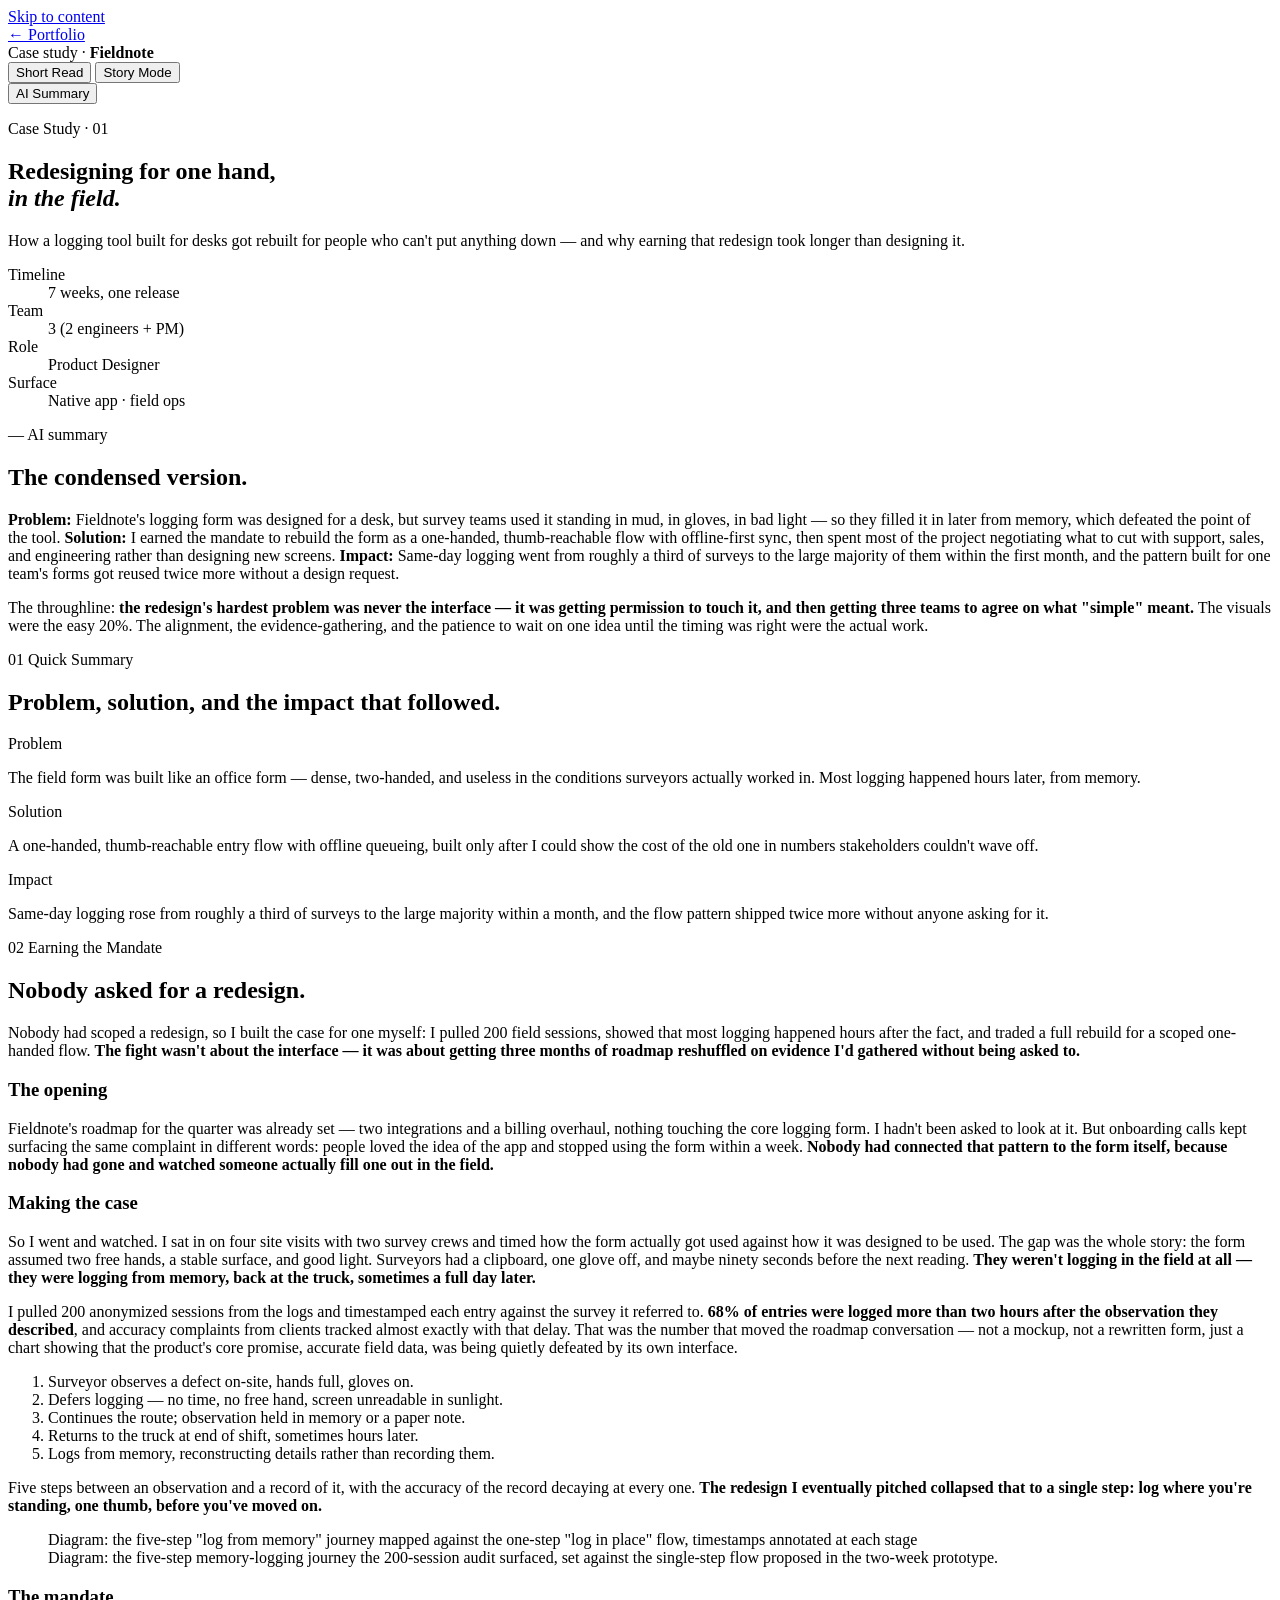
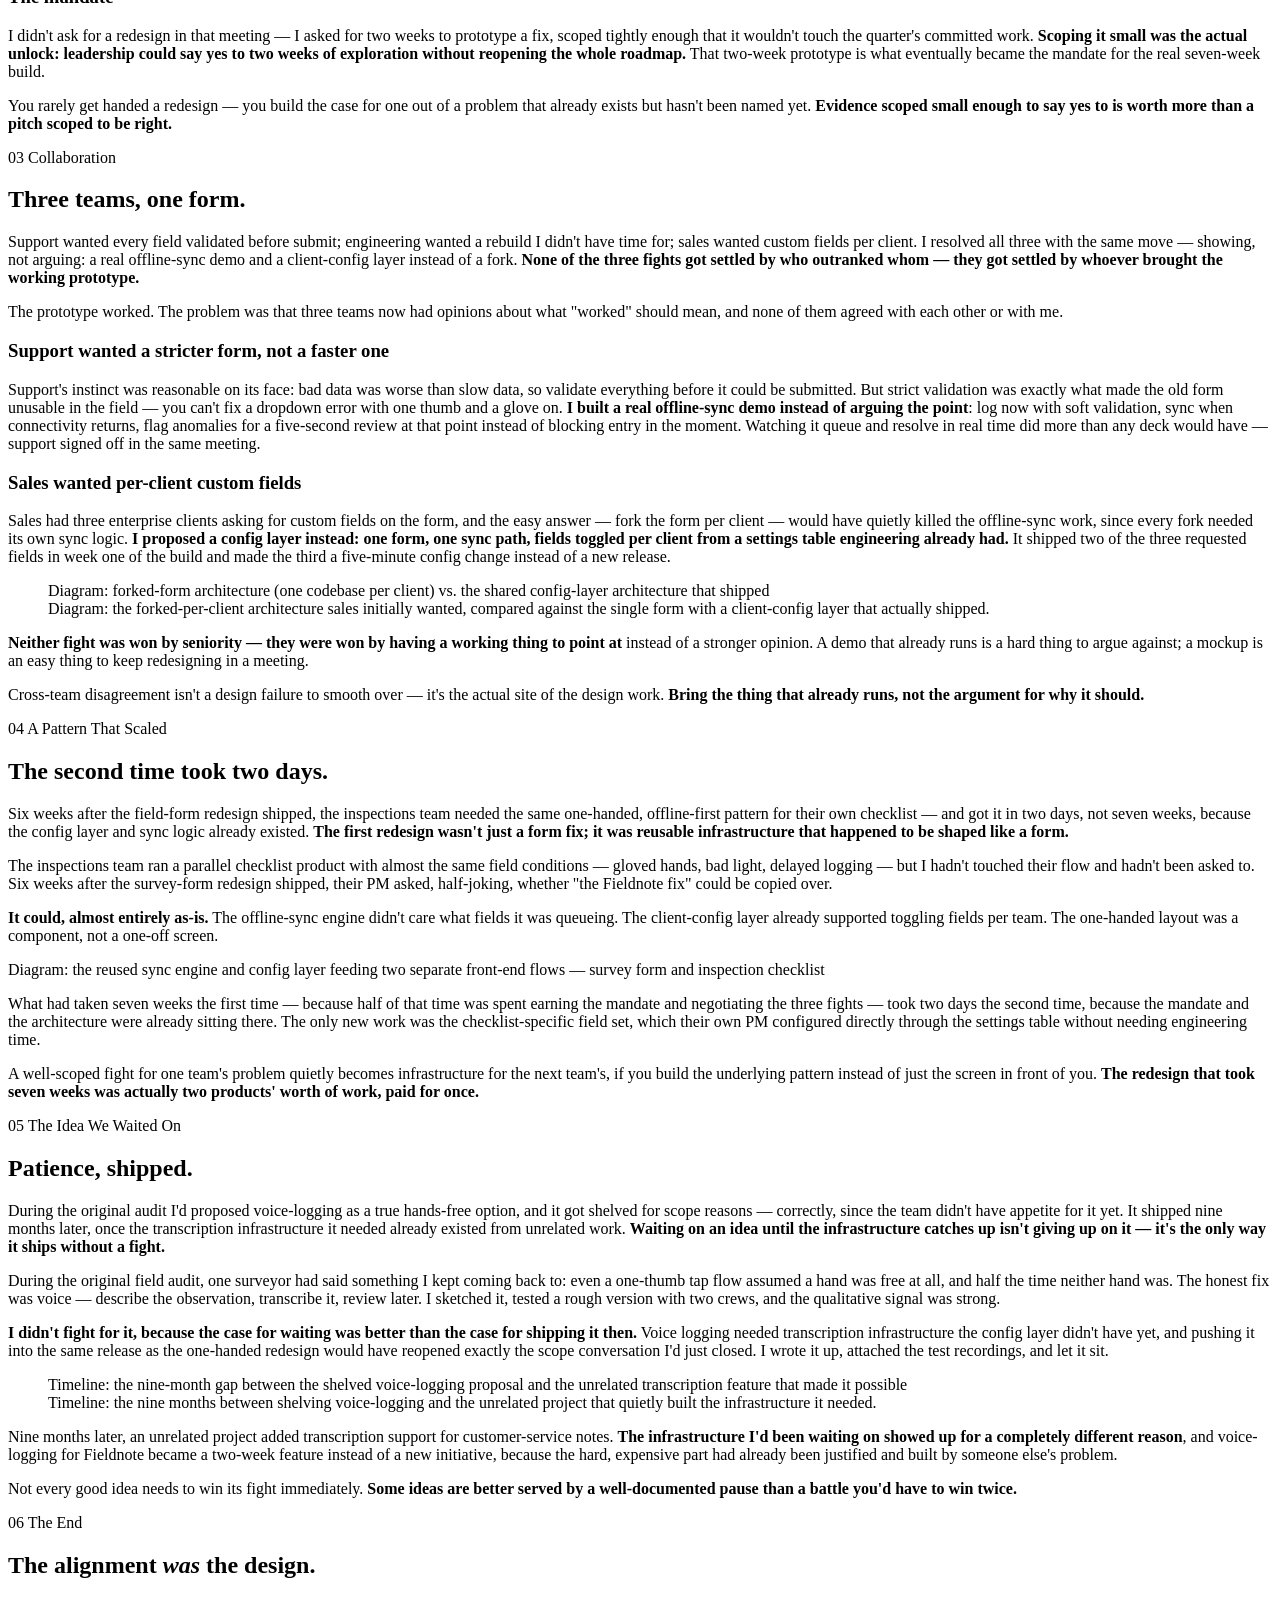
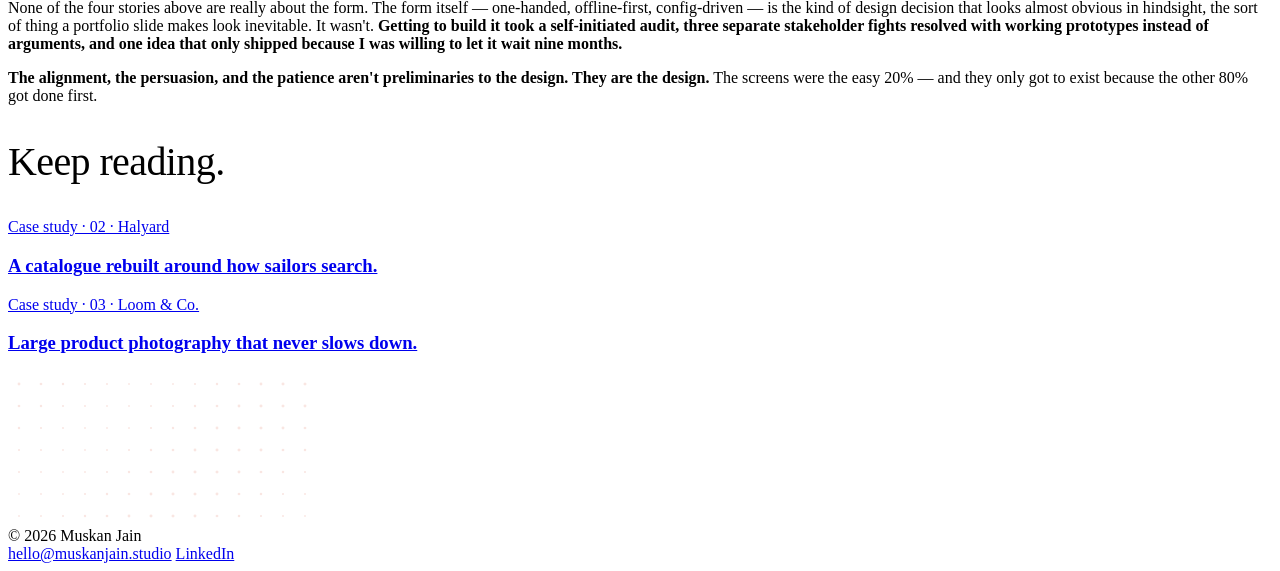
==== work/fieldnote.html @ 5564c5e7 "Add SVG favicon and exclude prompt notes from Vercel deployment Co-Authored-By: Claude Sonnet 5 <nor" ====
<!DOCTYPE html>
<html lang="en">
<head>
<meta charset="UTF-8" />
<meta name="viewport" content="width=device-width, initial-scale=1" />
<title>Fieldnote — Muskan Jain</title>
<meta name="description" content="How Fieldnote's outdoor survey teams got a one-handed, offline-first field tool — and what it took to earn the redesign in the first place." />
<link rel="preconnect" href="https://fonts.googleapis.com" />
<link rel="preconnect" href="https://fonts.gstatic.com" crossorigin />
<link href="https://fonts.googleapis.com/css2?family=Instrument+Sans:ital,wght@0,400;0,500;0,600;0,700;1,400&family=Instrument+Serif:ital@0;1&display=swap" rel="stylesheet" />
<link rel="icon" type="image/svg+xml" href="../favicon.svg" />
<link rel="stylesheet" href="../styles.css" />
</head>
<body data-read-mode="short">

<a class="skip-link" href="#main">Skip to content</a>

<div class="cs-root">

  <!-- ============ TOP NAV: back-link + breadcrumb, sticky ============ -->
  <nav class="cs-topnav" id="topnav">
    <div class="cs-topnav-inner">
      <a class="cs-home" href="../index.html">← Portfolio</a>
      <div class="cs-crumb">Case study · <b>Fieldnote</b></div>
    </div>
  </nav>

  <main id="main" class="cs-main">

    <!-- ============ HERO ============ -->
    <section class="hero cs-hero" id="hero-top">
      <div class="cs-hero-toggle">
        <div class="cs-hero-toggle-track" id="modeTrack" data-active="short">
          <span class="cs-hero-toggle-thumb" aria-hidden="true"></span>
          <button class="cs-hero-toggle-btn is-active" type="button" data-mode="short">Short Read</button>
          <button class="cs-hero-toggle-btn" type="button" data-mode="story">Story Mode</button>
        </div>
        <button class="cs-hero-toggle-ai" type="button" data-mode="ai">AI Summary</button>
      </div>

      <div class="wrap">
        <p class="eyebrow">Case Study · 01</p>
        <h1>Redesigning for one hand,<br /><em>in the field.</em></h1>
        <p>How a logging tool built for desks got rebuilt for people who can't put anything down — and why earning that redesign took longer than designing it.</p>

        <dl class="cs-meta">
          <div>
            <dt>Timeline</dt>
            <dd>7 weeks, one release</dd>
          </div>
          <div>
            <dt>Team</dt>
            <dd>3 (2 engineers + PM)</dd>
          </div>
          <div>
            <dt>Role</dt>
            <dd>Product Designer</dd>
          </div>
          <div>
            <dt>Surface</dt>
            <dd>Native app · field ops</dd>
          </div>
        </dl>
      </div>
    </section>

    <!-- ============ AI SUMMARY (shown only in AI-summary reading mode) ============ -->
    <section class="cs-panel cs-section cs-ai-summary-panel" data-panel="true">
      <div class="cs-tag">
        <span class="cs-tag-bar" aria-hidden="true"></span>
        <span class="cs-tag-num">—</span>
        <span>AI summary</span>
      </div>
      <h2>The condensed version.</h2>
      <div class="cs-text">
        <p><strong>Problem:</strong> Fieldnote's logging form was designed for a desk, but survey teams used it standing in mud, in gloves, in bad light — so they filled it in later from memory, which defeated the point of the tool. <strong>Solution:</strong> I earned the mandate to rebuild the form as a one-handed, thumb-reachable flow with offline-first sync, then spent most of the project negotiating what to cut with support, sales, and engineering rather than designing new screens. <strong>Impact:</strong> Same-day logging went from roughly a third of surveys to the large majority of them within the first month, and the pattern built for one team's forms got reused twice more without a design request.</p>
        <p>The throughline: <strong>the redesign's hardest problem was never the interface — it was getting permission to touch it, and then getting three teams to agree on what "simple" meant.</strong> The visuals were the easy 20%. The alignment, the evidence-gathering, and the patience to wait on one idea until the timing was right were the actual work.</p>
      </div>
    </section>

    <!-- ============ 01 — QUICK SUMMARY ============ -->
    <section class="cs-panel cs-section" data-panel="true">
      <div class="cs-tag">
        <span class="cs-tag-bar" aria-hidden="true"></span>
        <span class="cs-tag-num">01</span>
        <span>Quick Summary</span>
      </div>
      <h2>Problem, solution, and the impact that followed.</h2>
      <div class="cs-triad">
        <div class="cs-triad-row">
          <div class="cs-triad-tag"><span class="cs-triad-mark">Problem</span></div>
          <p>The field form was built like an office form — dense, two-handed, and useless in the conditions surveyors actually worked in. Most logging happened hours later, from memory.</p>
        </div>
        <div class="cs-triad-row">
          <div class="cs-triad-tag"><span class="cs-triad-mark">Solution</span></div>
          <p>A one-handed, thumb-reachable entry flow with offline queueing, built only after I could show the cost of the old one in numbers stakeholders couldn't wave off.</p>
        </div>
        <div class="cs-triad-row">
          <div class="cs-triad-tag"><span class="cs-triad-mark">Impact</span></div>
          <p>Same-day logging rose from roughly a third of surveys to the large majority within a month, and the flow pattern shipped twice more without anyone asking for it.</p>
        </div>
      </div>
    </section>

    <!-- ============ 02 — EARNING THE MANDATE ============ -->
    <section class="cs-panel cs-section" data-panel="true">
      <div class="cs-tag">
        <span class="cs-tag-bar" aria-hidden="true"></span>
        <span class="cs-tag-num">02</span>
        <span>Earning the Mandate</span>
      </div>
      <h2>Nobody asked for a redesign.</h2>

      <div class="cs-short-only">
        <div class="cs-text">
          <p>Nobody had scoped a redesign, so I built the case for one myself: I pulled 200 field sessions, showed that most logging happened hours after the fact, and traded a full rebuild for a scoped one-handed flow. <strong>The fight wasn't about the interface — it was about getting three months of roadmap reshuffled on evidence I'd gathered without being asked to.</strong></p>
        </div>
      </div>

      <div class="cs-full-only">
        <h3 class="cs-subh">The opening</h3>
        <div class="cs-text">
          <p>Fieldnote's roadmap for the quarter was already set — two integrations and a billing overhaul, nothing touching the core logging form. I hadn't been asked to look at it. But onboarding calls kept surfacing the same complaint in different words: people loved the idea of the app and stopped using the form within a week. <strong>Nobody had connected that pattern to the form itself, because nobody had gone and watched someone actually fill one out in the field.</strong></p>
        </div>

        <h3 class="cs-subh">Making the case</h3>
        <div class="cs-text">
          <p>So I went and watched. I sat in on four site visits with two survey crews and timed how the form actually got used against how it was designed to be used. The gap was the whole story: the form assumed two free hands, a stable surface, and good light. Surveyors had a clipboard, one glove off, and maybe ninety seconds before the next reading. <strong>They weren't logging in the field at all — they were logging from memory, back at the truck, sometimes a full day later.</strong></p>
          <p>I pulled 200 anonymized sessions from the logs and timestamped each entry against the survey it referred to. <strong>68% of entries were logged more than two hours after the observation they described</strong>, and accuracy complaints from clients tracked almost exactly with that delay. That was the number that moved the roadmap conversation — not a mockup, not a rewritten form, just a chart showing that the product's core promise, accurate field data, was being quietly defeated by its own interface.</p>
          <ol>
            <li>Surveyor observes a defect on-site, hands full, gloves on.</li>
            <li>Defers logging — no time, no free hand, screen unreadable in sunlight.</li>
            <li>Continues the route; observation held in memory or a paper note.</li>
            <li>Returns to the truck at end of shift, sometimes hours later.</li>
            <li>Logs from memory, reconstructing details rather than recording them.</li>
          </ol>
          <p>Five steps between an observation and a record of it, with the accuracy of the record decaying at every one. <strong>The redesign I eventually pitched collapsed that to a single step: log where you're standing, one thumb, before you've moved on.</strong></p>
        </div>

        <figure class="cs-figure">
          <div class="cs-figure-frame">Diagram: the five-step "log from memory" journey mapped against the one-step "log in place" flow, timestamps annotated at each stage</div>
          <figcaption>Diagram: the five-step memory-logging journey the 200-session audit surfaced, set against the single-step flow proposed in the two-week prototype.</figcaption>
        </figure>

        <h3 class="cs-subh">The mandate</h3>
        <div class="cs-text">
          <p>I didn't ask for a redesign in that meeting — I asked for two weeks to prototype a fix, scoped tightly enough that it wouldn't touch the quarter's committed work. <strong>Scoping it small was the actual unlock: leadership could say yes to two weeks of exploration without reopening the whole roadmap.</strong> That two-week prototype is what eventually became the mandate for the real seven-week build.</p>
        </div>

        <div class="cs-lesson">
          <p>You rarely get handed a redesign — you build the case for one out of a problem that already exists but hasn't been named yet. <strong>Evidence scoped small enough to say yes to is worth more than a pitch scoped to be right.</strong></p>
        </div>
      </div>
    </section>

    <!-- ============ 03 — COLLABORATION ============ -->
    <section class="cs-panel cs-section" data-panel="true">
      <div class="cs-tag">
        <span class="cs-tag-bar" aria-hidden="true"></span>
        <span class="cs-tag-num">03</span>
        <span>Collaboration</span>
      </div>
      <h2>Three teams, one form.</h2>

      <div class="cs-short-only">
        <div class="cs-text">
          <p>Support wanted every field validated before submit; engineering wanted a rebuild I didn't have time for; sales wanted custom fields per client. I resolved all three with the same move — showing, not arguing: a real offline-sync demo and a client-config layer instead of a fork. <strong>None of the three fights got settled by who outranked whom — they got settled by whoever brought the working prototype.</strong></p>
        </div>
      </div>

      <div class="cs-full-only">
        <div class="cs-text">
          <p>The prototype worked. The problem was that three teams now had opinions about what "worked" should mean, and none of them agreed with each other or with me.</p>
        </div>

        <h3 class="cs-subh">Support wanted a stricter form, not a faster one</h3>
        <div class="cs-text">
          <p>Support's instinct was reasonable on its face: bad data was worse than slow data, so validate everything before it could be submitted. But strict validation was exactly what made the old form unusable in the field — you can't fix a dropdown error with one thumb and a glove on. <strong>I built a real offline-sync demo instead of arguing the point</strong>: log now with soft validation, sync when connectivity returns, flag anomalies for a five-second review at that point instead of blocking entry in the moment. Watching it queue and resolve in real time did more than any deck would have — support signed off in the same meeting.</p>
        </div>

        <h3 class="cs-subh">Sales wanted per-client custom fields</h3>
        <div class="cs-text">
          <p>Sales had three enterprise clients asking for custom fields on the form, and the easy answer — fork the form per client — would have quietly killed the offline-sync work, since every fork needed its own sync logic. <strong>I proposed a config layer instead: one form, one sync path, fields toggled per client from a settings table engineering already had.</strong> It shipped two of the three requested fields in week one of the build and made the third a five-minute config change instead of a new release.</p>
        </div>

        <figure class="cs-figure">
          <div class="cs-figure-frame">Diagram: forked-form architecture (one codebase per client) vs. the shared config-layer architecture that shipped</div>
          <figcaption>Diagram: the forked-per-client architecture sales initially wanted, compared against the single form with a client-config layer that actually shipped.</figcaption>
        </figure>

        <div class="cs-text">
          <p><strong>Neither fight was won by seniority — they were won by having a working thing to point at</strong> instead of a stronger opinion. A demo that already runs is a hard thing to argue against; a mockup is an easy thing to keep redesigning in a meeting.</p>
        </div>

        <div class="cs-lesson">
          <p>Cross-team disagreement isn't a design failure to smooth over — it's the actual site of the design work. <strong>Bring the thing that already runs, not the argument for why it should.</strong></p>
        </div>
      </div>
    </section>

    <!-- ============ 04 — A PATTERN THAT SCALED ============ -->
    <section class="cs-panel cs-section" data-panel="true">
      <div class="cs-tag">
        <span class="cs-tag-bar" aria-hidden="true"></span>
        <span class="cs-tag-num">04</span>
        <span>A Pattern That Scaled</span>
      </div>
      <h2>The second time took two days.</h2>

      <div class="cs-short-only">
        <div class="cs-text">
          <p>Six weeks after the field-form redesign shipped, the inspections team needed the same one-handed, offline-first pattern for their own checklist — and got it in two days, not seven weeks, because the config layer and sync logic already existed. <strong>The first redesign wasn't just a form fix; it was reusable infrastructure that happened to be shaped like a form.</strong></p>
        </div>
      </div>

      <div class="cs-full-only">
        <div class="cs-row">
          <div class="cs-text">
            <p>The inspections team ran a parallel checklist product with almost the same field conditions — gloved hands, bad light, delayed logging — but I hadn't touched their flow and hadn't been asked to. Six weeks after the survey-form redesign shipped, their PM asked, half-joking, whether "the Fieldnote fix" could be copied over.</p>
            <p><strong>It could, almost entirely as-is.</strong> The offline-sync engine didn't care what fields it was queueing. The client-config layer already supported toggling fields per team. The one-handed layout was a component, not a one-off screen.</p>
          </div>
          <div class="cs-figure" style="margin: 0;">
            <div class="cs-figure-frame">Diagram: the reused sync engine and config layer feeding two separate front-end flows — survey form and inspection checklist</div>
          </div>
        </div>
        <div class="cs-text">
          <p>What had taken seven weeks the first time — because half of that time was spent earning the mandate and negotiating the three fights — took two days the second time, because the mandate and the architecture were already sitting there. The only new work was the checklist-specific field set, which their own PM configured directly through the settings table without needing engineering time.</p>
        </div>

        <div class="cs-lesson">
          <p>A well-scoped fight for one team's problem quietly becomes infrastructure for the next team's, if you build the underlying pattern instead of just the screen in front of you. <strong>The redesign that took seven weeks was actually two products' worth of work, paid for once.</strong></p>
        </div>
      </div>
    </section>

    <!-- ============ 05 — THE IDEA WE WAITED ON ============ -->
    <section class="cs-panel cs-section" data-panel="true">
      <div class="cs-tag">
        <span class="cs-tag-bar" aria-hidden="true"></span>
        <span class="cs-tag-num">05</span>
        <span>The Idea We Waited On</span>
      </div>
      <h2>Patience, shipped.</h2>

      <div class="cs-short-only">
        <div class="cs-text">
          <p>During the original audit I'd proposed voice-logging as a true hands-free option, and it got shelved for scope reasons — correctly, since the team didn't have appetite for it yet. It shipped nine months later, once the transcription infrastructure it needed already existed from unrelated work. <strong>Waiting on an idea until the infrastructure catches up isn't giving up on it — it's the only way it ships without a fight.</strong></p>
        </div>
      </div>

      <div class="cs-full-only">
        <div class="cs-text">
          <p>During the original field audit, one surveyor had said something I kept coming back to: even a one-thumb tap flow assumed a hand was free at all, and half the time neither hand was. The honest fix was voice — describe the observation, transcribe it, review later. I sketched it, tested a rough version with two crews, and the qualitative signal was strong.</p>
          <p><strong>I didn't fight for it, because the case for waiting was better than the case for shipping it then.</strong> Voice logging needed transcription infrastructure the config layer didn't have yet, and pushing it into the same release as the one-handed redesign would have reopened exactly the scope conversation I'd just closed. I wrote it up, attached the test recordings, and let it sit.</p>
        </div>

        <figure class="cs-figure">
          <div class="cs-figure-frame">Timeline: the nine-month gap between the shelved voice-logging proposal and the unrelated transcription feature that made it possible</div>
          <figcaption>Timeline: the nine months between shelving voice-logging and the unrelated project that quietly built the infrastructure it needed.</figcaption>
        </figure>

        <div class="cs-text">
          <p>Nine months later, an unrelated project added transcription support for customer-service notes. <strong>The infrastructure I'd been waiting on showed up for a completely different reason</strong>, and voice-logging for Fieldnote became a two-week feature instead of a new initiative, because the hard, expensive part had already been justified and built by someone else's problem.</p>
        </div>

        <div class="cs-lesson">
          <p>Not every good idea needs to win its fight immediately. <strong>Some ideas are better served by a well-documented pause than a battle you'd have to win twice.</strong></p>
        </div>
      </div>
    </section>

    <!-- ============ 06 — THE END ============ -->
    <section class="cs-panel cs-section" data-panel="true">
      <div class="cs-tag">
        <span class="cs-tag-bar" aria-hidden="true"></span>
        <span class="cs-tag-num">06</span>
        <span>The End</span>
      </div>
      <h2>The alignment <em>was</em> the design.</h2>
      <div class="cs-text">
        <p>None of the four stories above are really about the form. The form itself — one-handed, offline-first, config-driven — is the kind of design decision that looks almost obvious in hindsight, the sort of thing a portfolio slide makes look inevitable. It wasn't. <strong>Getting to build it took a self-initiated audit, three separate stakeholder fights resolved with working prototypes instead of arguments, and one idea that only shipped because I was willing to let it wait nine months.</strong></p>
        <p><strong>The alignment, the persuasion, and the patience aren't preliminaries to the design. They are the design.</strong> The screens were the easy 20% — and they only got to exist because the other 80% got done first.</p>
      </div>
    </section>

    <!-- ============ OTHER PROJECTS + FOOTER ============ -->
    <div class="cs-pageend">
      <div class="cs-other-projects">
        <h2 class="cs-other-heading" style="font-family: var(--cs-serif); font-weight: 400; font-size: clamp(1.75rem, 4vw, 2.5rem); color: var(--cs-ink); text-transform: none; letter-spacing: -0.015em;">Keep reading.</h2>
        <div class="cs-other-grid">
          <a class="cs-other-card" data-other-card="true" href="fieldnote.html">
            <div class="cs-other-info">
              <span class="cs-other-eyebrow">Case study · 02 · Halyard</span>
              <h3 class="cs-other-title">A catalogue rebuilt around how sailors search.</h3>
            </div>
            <div class="cs-other-image" aria-hidden="true"></div>
          </a>
          <a class="cs-other-card" data-other-card="true" href="fieldnote.html">
            <div class="cs-other-info">
              <span class="cs-other-eyebrow">Case study · 03 · Loom &amp; Co.</span>
              <h3 class="cs-other-title">Large product photography that never slows down.</h3>
            </div>
            <div class="cs-other-image" aria-hidden="true"></div>
          </a>
        </div>
      </div>
    </div>

  </main>
</div>

<!-- ============ FOOTER — matches the portfolio landing page ============ -->
<footer class="site-footer cs-site-footer">
  <div class="footer-main">
    <canvas class="pool-canvas" aria-hidden="true"></canvas>
    <div class="wrap">
      <div class="footer-bottom">
        <span>© 2026 Muskan Jain</span>
        <div class="footer-bottom-contact">
          <a href="mailto:hello@muskanjain.studio">hello@muskanjain.studio</a>
          <a href="#">LinkedIn</a>
        </div>
      </div>
    </div>
  </div>
</footer>

<script>
  // ---------- Panel lift ----------
  // A panel isn't revealed once and left alone — it re-checks its own
  // position against the viewport on every scroll tick, so it lifts as it
  // passes through the upper two-thirds of the screen and settles back flush
  // once it's scrolled on past. Other-project cards use the same idea, keyed
  // off their vertical center instead of their top/bottom edges. Both run
  // off one shared scroll/resize handler, called once immediately so the
  // page is already correct before the first scroll event fires.
  (function () {
    const panels = document.querySelectorAll('.cs-panel');
    const otherCards = document.querySelectorAll('.cs-other-card');
    if (!panels.length && !otherCards.length) return;

    let ticking = false;

    function apply() {
      const vh = window.innerHeight;

      panels.forEach((panel) => {
        const rect = panel.getBoundingClientRect();
        const inBand = rect.top < vh * 0.45 && rect.bottom > vh * 0.05;
        panel.classList.toggle('is-lifted', inBand);
      });

      otherCards.forEach((card) => {
        const rect = card.getBoundingClientRect();
        const center = rect.top + rect.height / 2;
        card.classList.toggle('is-lifted', center > 0 && center < vh);
      });

      ticking = false;
    }

    function onScroll() {
      if (ticking) return;
      ticking = true;
      requestAnimationFrame(apply);
    }

    apply();
    window.addEventListener('scroll', onScroll, { passive: true });
    window.addEventListener('resize', onScroll);
  })();

  // ---------- Sticky top nav: gains a hairline once the page has scrolled,
  // and loses it again if you scroll back to the very top. ----------
  (function () {
    const nav = document.getElementById('topnav');
    if (!nav) return;
    function update() { nav.classList.toggle('is-scrolled', window.scrollY > 8); }
    update();
    window.addEventListener('scroll', update, { passive: true });
  })();

  // ---------- Reading-mode toggle: Short Read / Story Mode slide together;
  // AI Summary is a separate, de-emphasized third mode. ----------
  (function () {
    const track = document.getElementById('modeTrack');
    const aiBtn = document.querySelector('.cs-hero-toggle-ai');
    if (!track || !aiBtn) return;
    const pillBtns = track.querySelectorAll('.cs-hero-toggle-btn');

    function setMode(mode) {
      document.body.dataset.readMode = mode;
      if (mode === 'short' || mode === 'story') {
        track.dataset.active = mode;
        pillBtns.forEach((b) => b.classList.toggle('is-active', b.dataset.mode === mode));
        aiBtn.classList.remove('is-active');
      } else {
        aiBtn.classList.add('is-active');
      }
    }

    pillBtns.forEach((b) => b.addEventListener('click', () => setMode(b.dataset.mode)));
    aiBtn.addEventListener('click', () => setMode('ai'));
  })();

  // ---------- Footer ripple canvas (same effect as the portfolio landing page) ----------
  const reduceMotion = window.matchMedia('(prefers-reduced-motion: reduce)').matches;
  function initPoolCanvas(canvas) {
    const ctx = canvas.getContext('2d');
    const host = canvas.parentElement;
    let w, h, dpr = Math.min(window.devicePixelRatio || 1, 2);
    let mouse = { x: -9999, y: -9999 };

    function resize() {
      w = canvas.clientWidth; h = canvas.clientHeight;
      canvas.width = w * dpr; canvas.height = h * dpr;
      ctx.setTransform(dpr, 0, 0, dpr, 0, 0);
    }
    resize();
    window.addEventListener('resize', resize);
    host.addEventListener('mousemove', (e) => {
      const rect = canvas.getBoundingClientRect();
      mouse.x = e.clientX - rect.left; mouse.y = e.clientY - rect.top;
    });
    host.addEventListener('mouseleave', () => { mouse.x = -9999; mouse.y = -9999; });

    const gap = 22;
    let t = 0;
    function draw() {
      ctx.clearRect(0, 0, w, h);
      for (let y = gap / 2; y < h; y += gap) {
        for (let x = gap / 2; x < w; x += gap) {
          const dx = x - mouse.x, dy = y - mouse.y;
          const dist = Math.sqrt(dx * dx + dy * dy);
          const influence = Math.max(0, 1 - dist / 220);
          const r = 1.2 + influence * 3.2 + Math.sin(t + x * 0.02 + y * 0.02) * 0.3;
          ctx.beginPath();
          ctx.fillStyle = `rgba(217,86,60,${0.15 + influence * 0.5})`;
          ctx.arc(x, y, r, 0, Math.PI * 2);
          ctx.fill();
        }
      }
      if (!reduceMotion) { t += 0.02; requestAnimationFrame(draw); }
    }
    draw();
  }
  document.querySelectorAll('.pool-canvas').forEach(initPoolCanvas);
</script>

</body>
</html>
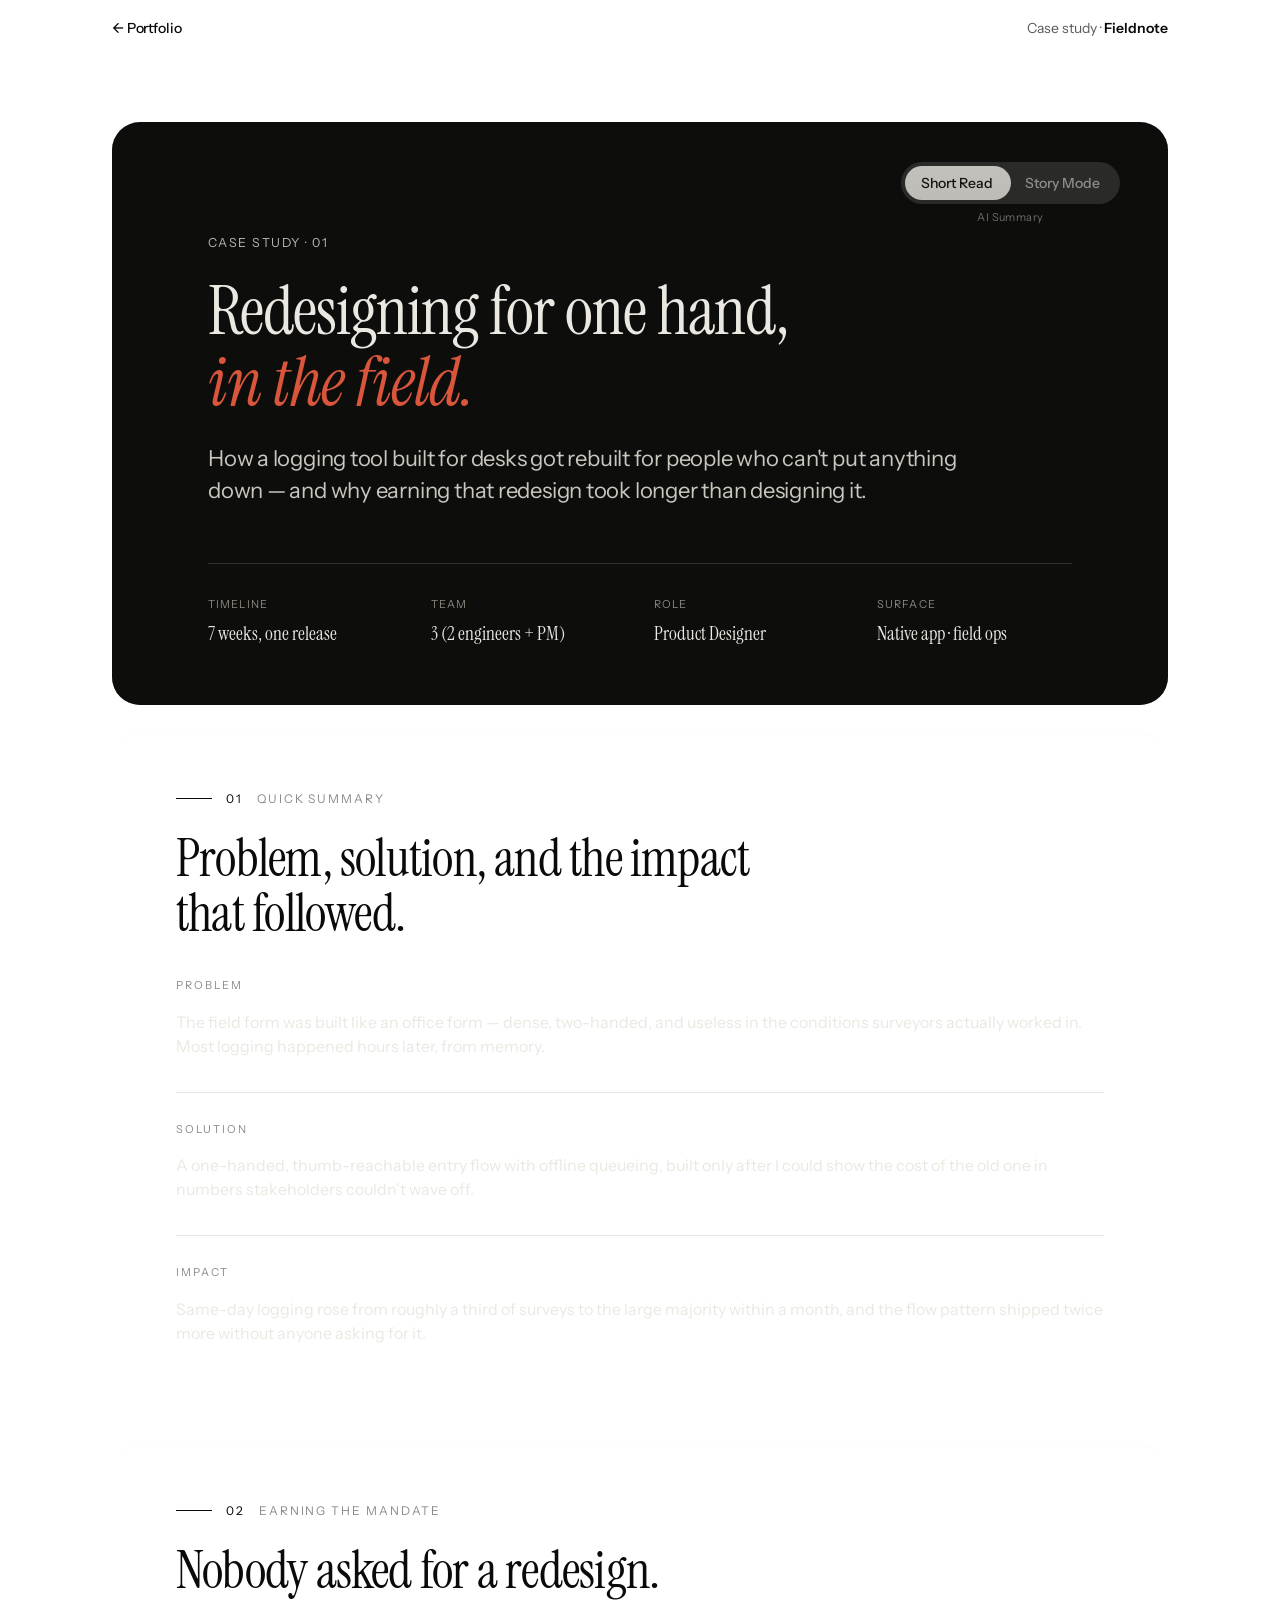
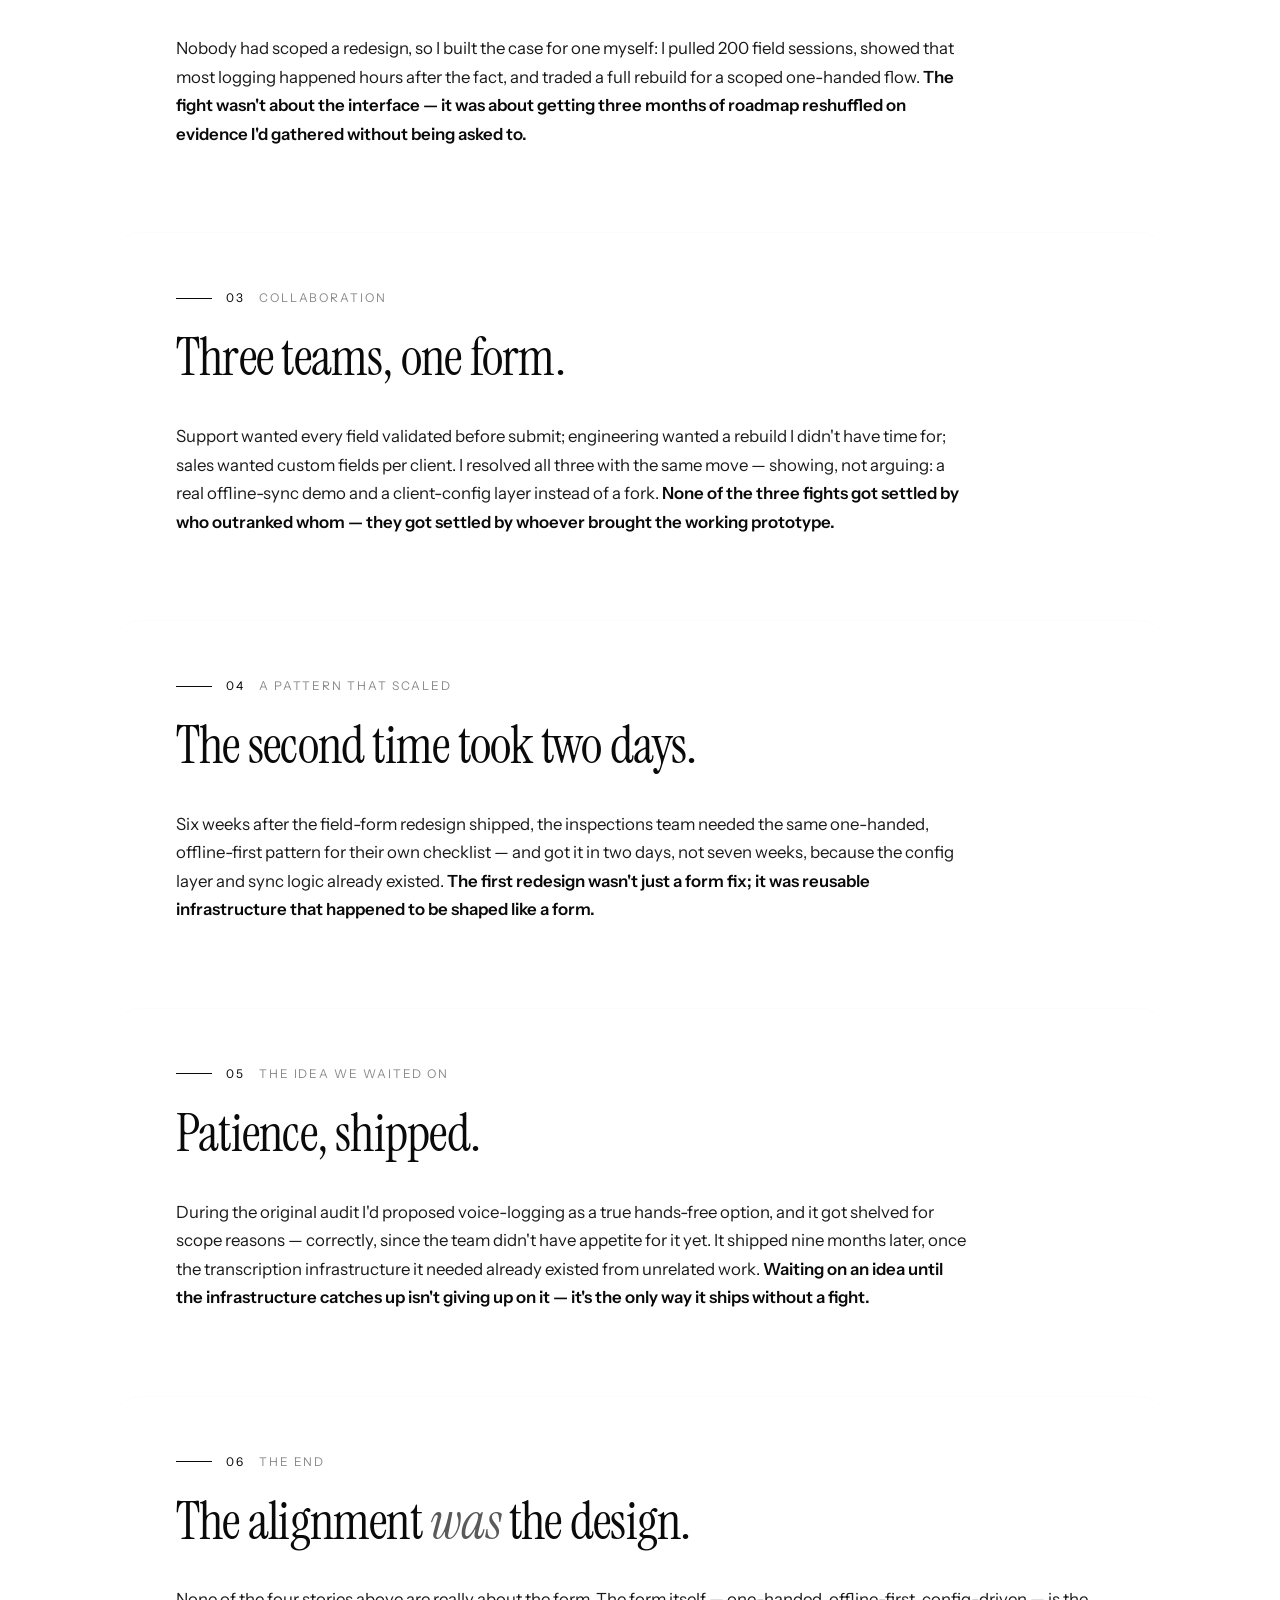
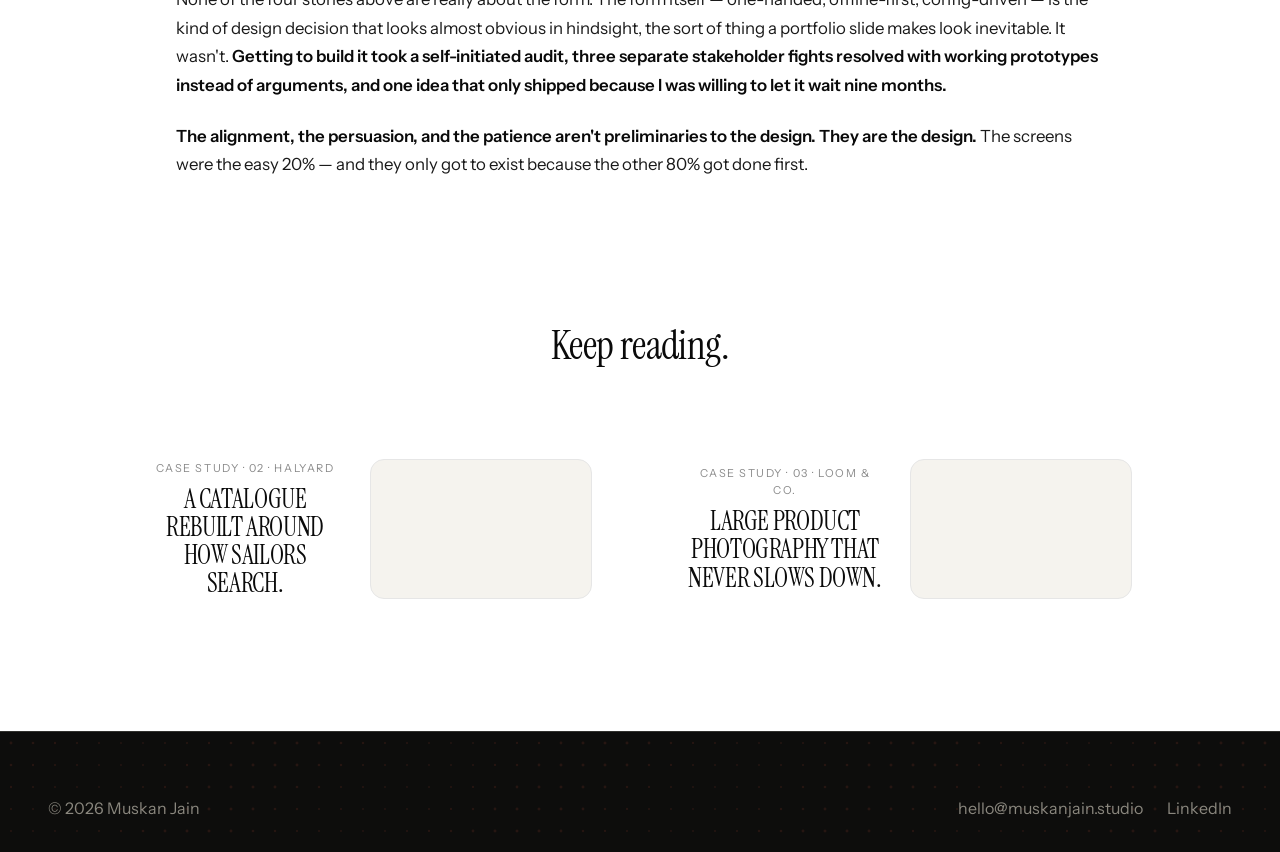
==== commit bbcb3392: "Initial Commit" ====
--- a/work/fieldnote.html
+++ b/work/fieldnote.html
@@ -8,7 +8,6 @@
 <link rel="preconnect" href="https://fonts.googleapis.com" />
 <link rel="preconnect" href="https://fonts.gstatic.com" crossorigin />
 <link href="https://fonts.googleapis.com/css2?family=Instrument+Sans:ital,wght@0,400;0,500;0,600;0,700;1,400&family=Instrument+Serif:ital@0;1&display=swap" rel="stylesheet" />
-<link rel="icon" type="image/svg+xml" href="../favicon.svg" />
 <link rel="stylesheet" href="../styles.css" />
 </head>
 <body data-read-mode="short">
--- a/styles.css
+++ b/styles.css
@@ -0,0 +1,999 @@
+/* ==========================================================================
+   PORTFOLIO — VISUAL SYSTEM
+   Dark-first editorial: near-black base, one cream interlude section,
+   a single rust/redline accent. Huge thin display sans for the hero,
+   an italic-leaning serif for section heads and quotes, mono for labels.
+   Section themes alternate (dark → cream → dark) and motion runs on a
+   shared custom easing curve, matching the reference's rhythm.
+   ========================================================================== */
+
+:root {
+  /* base theme = dark */
+  --paper: #0D0D0C;
+  --paper-dim: #171613;
+  --ink: #EAE8E1;
+  --ink-soft: #C9C7BE;
+  --muted: #8A877E;
+  --line: rgba(234, 232, 225, 0.16);
+
+  /* cream interlude, applied per-section via .theme-sheet */
+  --sheet: #EAE8E1;
+  --sheet-dim: #DEDCD3;
+  --ink-on-sheet: #171613;
+  --ink-soft-on-sheet: #4A4841;
+  --muted-on-sheet: #8A877E;
+  --line-on-sheet: rgba(13, 13, 12, 0.14);
+
+  --accent: #C33F27;
+  --accent-soft: #D9563C;
+
+  --font-display: "Instrument Sans", "Helvetica Neue", Arial, sans-serif;
+  --font-serif: "Instrument Serif", "Iowan Old Style", Georgia, serif;
+  --font-label: "Instrument Sans", "Helvetica Neue", Arial, sans-serif;
+
+  --gutter: clamp(1.25rem, 4vw, 3rem);
+  --section-gap: clamp(3.5rem, 9vw, 8rem);
+  --ease: cubic-bezier(0.2, 0.7, 0.2, 1);
+}
+
+.theme-sheet {
+  --paper: var(--sheet);
+  --paper-dim: var(--sheet-dim);
+  --ink: var(--ink-on-sheet);
+  --ink-soft: var(--ink-soft-on-sheet);
+  --muted: var(--muted-on-sheet);
+  --line: var(--line-on-sheet);
+}
+
+* { box-sizing: border-box; }
+html { scroll-behavior: smooth; scroll-padding-top: 4.5rem; }
+
+@media (prefers-reduced-motion: reduce) {
+  html { scroll-behavior: auto; }
+  *, *::before, *::after {
+    animation-duration: 0.001ms !important;
+    animation-iteration-count: 1 !important;
+    transition-duration: 0.001ms !important;
+    scroll-behavior: auto !important;
+  }
+  .grain-overlay { display: none; }
+}
+
+body {
+  margin: 0;
+  background: var(--paper);
+  color: var(--ink);
+  font-family: var(--font-display);
+  font-size: 16px;
+  line-height: 1.5;
+  -webkit-font-smoothing: antialiased;
+  transition: background 0.4s var(--ease);
+}
+
+img { max-width: 100%; display: block; }
+a { color: inherit; text-decoration: none; }
+
+a:focus-visible, button:focus-visible, input:focus-visible, textarea:focus-visible {
+  outline: 2px solid var(--accent);
+  outline-offset: 3px;
+}
+
+.skip-link {
+  position: absolute; left: -999px; top: 0;
+  background: var(--accent); color: #FAF4EF;
+  padding: 0.75rem 1.25rem; z-index: 100;
+}
+.skip-link:focus { left: var(--gutter); top: var(--gutter); }
+
+/* ---------- Grain overlay ---------- */
+.grain-overlay {
+  position: fixed; inset: 0; z-index: 60; pointer-events: none;
+  opacity: 0.05; mix-blend-mode: overlay;
+  background-image: url("data:image/svg+xml;utf8,<svg xmlns='http://www.w3.org/2000/svg' width='140' height='140'><filter id='n'><feTurbulence type='fractalNoise' baseFrequency='0.85' numOctaves='2' stitchTiles='stitch'/></filter><rect width='100%25' height='100%25' filter='url(%23n)'/></svg>");
+  background-size: 180px 180px;
+  animation: grain-shift 9s steps(8) infinite;
+}
+@keyframes grain-shift {
+  0%, 100% { transform: translate(0, 0); }
+  10% { transform: translate(-2%, -3%); }
+  20% { transform: translate(3%, 2%); }
+  30% { transform: translate(-4%, 1%); }
+  40% { transform: translate(2%, -2%); }
+  50% { transform: translate(-1%, 3%); }
+  60% { transform: translate(4%, -1%); }
+  70% { transform: translate(-3%, -2%); }
+  80% { transform: translate(1%, 2%); }
+  90% { transform: translate(-2%, 1%); }
+}
+
+.wrap {
+  max-width: 1400px;
+  margin: 0 auto;
+  padding-left: var(--gutter);
+  padding-right: var(--gutter);
+}
+
+/* ---------- Header ----------
+   No background/blur/border of its own — it reads as part of whatever
+   section sits behind it (the hero, on load) rather than a distinct bar. */
+.site-header {
+  position: fixed; top: 0; left: 0; right: 0; z-index: 30;
+  display: flex; align-items: center; justify-content: space-between;
+  padding: 1.1rem var(--gutter);
+  background: transparent;
+}
+.site-header .mark {
+  display: inline-flex; align-items: center;
+  font-family: var(--font-display);
+  font-weight: 700;
+  font-size: 1.05rem;
+  letter-spacing: -0.01em;
+  color: #EAE8E1;
+  transition: color 0.25s var(--ease);
+}
+.header-right { display: flex; align-items: center; gap: 1.75rem; }
+.local-time {
+  font-family: var(--font-label);
+  font-size: 0.78rem;
+  color: #8A877E;
+  letter-spacing: 0.03em;
+  transition: color 0.25s var(--ease);
+}
+.site-header .cta {
+  font-family: var(--font-label);
+  font-size: 0.78rem;
+  text-transform: uppercase;
+  letter-spacing: 0.08em;
+  color: #EAE8E1;
+  border-bottom: 1px solid #EAE8E1;
+  padding-bottom: 2px;
+  transition: color 0.25s var(--ease), border-color 0.25s var(--ease);
+}
+.site-header .cta:hover { color: var(--accent-soft); border-color: var(--accent-soft); }
+
+/* Still no background — only the text darkens when a light (.theme-sheet)
+   section is scrolled behind the header, so it stays legible there too. */
+.site-header.on-light .mark { color: #171613; }
+.site-header.on-light .local-time { color: #4A4841; }
+.site-header.on-light .cta { color: #171613; border-bottom-color: #171613; }
+.site-header.on-light .cta:hover { color: var(--accent); border-bottom-color: var(--accent); }
+
+@media (max-width: 640px) {
+  .site-header { padding: 0.85rem 1rem; }
+  .site-header .mark { font-size: 0.95rem; white-space: nowrap; }
+  .header-right { gap: 1rem; }
+  .local-time { display: none; }
+}
+
+/* ---------- Hero ---------- */
+.hero {
+  position: relative;
+  overflow: hidden;
+  padding: clamp(3.5rem, 12vw, 9rem) var(--gutter) clamp(2.5rem, 6vw, 5rem);
+}
+/* No seam into whatever section follows the hero directly — both are the
+   same near-black tone, so the hairline that normally separates adjacent
+   sections would just read as a stray line rather than a real boundary. */
+.hero + section { border-top: none; }
+.hero::after {
+  content: "";
+  position: absolute; inset: 0;
+  background: linear-gradient(180deg, rgba(13,13,12,0.15) 0%, rgba(13,13,12,0.55) 100%);
+  z-index: 1;
+  pointer-events: none;
+}
+.hero .wrap { position: relative; z-index: 2; }
+.hero .eyebrow {
+  font-family: var(--font-label);
+  font-size: 0.78rem;
+  text-transform: uppercase;
+  letter-spacing: 0.12em;
+  color: #B9B6AC;
+  margin-bottom: 1.5rem;
+}
+.hero h1 {
+  font-family: var(--font-display);
+  font-weight: 400;
+  font-size: clamp(2.75rem, 10vw, 8.5rem);
+  line-height: 0.94;
+  letter-spacing: -0.02em;
+  margin: 0 0 1.75rem;
+  max-width: 20ch;
+  color: #EAE8E1;
+}
+.hero h1 span { display: block; font-weight: 400; font-style: normal; color: rgba(234, 232, 225, 0.5); }
+.hero p {
+  font-size: clamp(1.05rem, 2vw, 1.3rem);
+  color: #C9C7BE;
+  max-width: 44ch;
+  margin: 0 0 2rem;
+}
+.hero .meta-row {
+  display: flex; gap: 2.5rem; flex-wrap: wrap;
+  font-family: var(--font-label);
+  font-size: 0.78rem; color: #8A877E;
+  text-transform: uppercase; letter-spacing: 0.06em;
+}
+
+/* ---------- Homepage hero override ----------
+   Background recreates drowningdot.com's hero exactly: a hidden wordmark on
+   an offscreen canvas, covered by vertical accent-colored "pleats" that lift
+   and slide aside near the cursor (scroll-driven sweep on touch), revealing
+   the wordmark underneath — see the pleat IIFE in index.html. Fixed height
+   covers the first fold on every screen size. Type treatment (lowercase,
+   bold/italic contrast) kept from the prior pass; only colors flip back
+   to light-on-dark so text reads over the dark canvas. */
+#top.hero {
+  min-height: 100vh;
+  min-height: 100dvh;
+  padding: clamp(3.5rem, 13vw, 9rem) var(--gutter) clamp(2.5rem, 7vw, 5.5rem);
+}
+#top.hero::after { content: none; }
+
+/* CSS fallback matching the canvas's base layer exactly — shown briefly
+   before the pleat script paints, and as the degraded result if it can't
+   run at all (no canvas support, JS disabled). Violet and black only,
+   alternating top to bottom, violet at top settling to black at the
+   bottom — so the rust pleats read as the sole accent rather than
+   competing with a second warm hue underneath them. */
+.hero-gradient {
+  background: linear-gradient(
+    180deg,
+    #53438B 0%,
+    #0D0D0C 17%,
+    #392B60 33%,
+    #0D0D0C 50%,
+    #231437 67%,
+    #0D0D0C 83%,
+    #0D0D0C 100%
+  );
+}
+#top .pleat {
+  position: absolute; inset: 0; z-index: 0;
+  overflow: hidden;
+}
+#top .pleat canvas { display: block; }
+#top.hero .eyebrow {
+  font-family: var(--font-label);
+  color: #B9B6AC;
+}
+#top.hero h1 {
+  font-family: var(--font-display);
+  font-weight: 700;
+  font-size: clamp(2.75rem, 9vw, 7.5rem);
+  line-height: 0.92;
+  letter-spacing: -0.02em;
+  text-transform: lowercase;
+  color: #EAE8E1;
+}
+#top.hero h1 .line1 { display: block; font-weight: 700; font-style: normal; color: #EAE8E1; }
+#top.hero h1 .line2 {
+  display: block;
+  font-family: var(--font-serif);
+  font-style: italic;
+  font-weight: 400;
+  color: rgba(234, 232, 225, 0.6);
+}
+#top.hero p {
+  color: #C9C7BE;
+}
+#top.hero .meta-row {
+  font-family: var(--font-label);
+  color: #8A877E;
+}
+
+/* Restrained load-in: fade + slide-up, staggered per line via JS class toggle */
+#top .hero-fade {
+  opacity: 0;
+  transform: translateY(18px);
+  transition: opacity 0.6s ease, transform 0.6s ease;
+}
+#top .hero-fade.is-visible { opacity: 1; transform: translateY(0); }
+
+/* ---------- Marquee ---------- */
+.marquee-strip {
+  border-top: 1px solid var(--line);
+  border-bottom: 1px solid var(--line);
+  overflow: hidden;
+  white-space: nowrap;
+  padding: 1.1rem 0;
+  background: var(--paper);
+}
+.marquee-track {
+  display: inline-flex;
+  animation: marquee 28s linear infinite;
+}
+.marquee-track span {
+  font-family: var(--font-serif);
+  font-style: italic;
+  font-weight: 400;
+  font-size: clamp(1.15rem, 2.5vw, 1.7rem);
+  letter-spacing: -0.01em;
+  padding: 0 2.25rem;
+  color: var(--ink);
+  transition: color 0.25s var(--ease);
+}
+.marquee-track span:hover { color: var(--accent-soft); }
+.marquee-track span::after { content: "—"; margin-left: 2.25rem; color: var(--accent); font-style: normal; }
+@keyframes marquee {
+  from { transform: translateX(0); }
+  to { transform: translateX(-50%); }
+}
+
+/* ---------- Section shell ---------- */
+section { padding: var(--section-gap) 0; background: var(--paper); color: var(--ink); transition: background 0.4s var(--ease), color 0.4s var(--ease); }
+section + section { border-top: 1px solid var(--line); }
+
+.section-head {
+  display: flex; align-items: baseline; justify-content: space-between;
+  gap: 1.5rem; margin-bottom: clamp(2rem, 5vw, 3.5rem); flex-wrap: wrap;
+}
+.section-head .index {
+  font-family: var(--font-label); font-size: 0.78rem;
+  color: var(--accent-soft); letter-spacing: 0.08em;
+}
+.section-head h2 {
+  font-family: var(--font-serif);
+  font-weight: 400;
+  font-style: normal;
+  font-size: clamp(2rem, 4.5vw, 3.75rem);
+  letter-spacing: -0.01em;
+  margin: 0.35rem 0 0;
+  max-width: 20ch;
+  color: var(--ink);
+}
+.section-head p { color: var(--muted); max-width: 38ch; margin: 0; }
+
+.reveal { opacity: 0; transform: translateY(20px); transition: opacity 0.7s var(--ease), transform 0.7s var(--ease); }
+.reveal.is-visible { opacity: 1; transform: translateY(0); }
+
+/* ---------- Voice (type-swap demo) ---------- */
+#voice {
+  /* Padded well beyond the generic section rhythm so the section alone
+     covers roughly three-quarters of the viewport height on load. */
+  padding-top: clamp(4rem, 20vh, 10rem);
+  padding-bottom: clamp(4rem, 20vh, 10rem);
+  min-height: 75vh;
+  display: flex;
+  align-items: center;
+}
+#voice .wrap { width: 100%; }
+.voice-grid {
+  display: grid;
+  grid-template-columns: 1fr 1.15fr;
+  gap: clamp(2rem, 5vw, 4rem);
+  align-items: start;
+}
+.voice-left .index {
+  font-family: var(--font-label); font-size: 0.78rem;
+  color: var(--accent-soft); letter-spacing: 0.08em;
+  margin: 0 0 1rem;
+}
+.voice-headline {
+  font-family: var(--font-serif);
+  font-weight: 400;
+  font-size: clamp(2rem, 5vw, 3.5rem);
+  line-height: 1.05;
+  letter-spacing: -0.01em;
+  margin: 0 0 1.25rem;
+  color: var(--ink);
+  transition: font-family 0.15s var(--ease), font-weight 0.15s var(--ease);
+}
+.voice-headline .line1, .voice-headline .line2 { display: block; }
+.voice-headline.is-sans { letter-spacing: -0.02em; }
+.voice-sub { color: var(--muted); max-width: 40ch; margin: 0 0 2rem; }
+
+.voice-ref { display: flex; align-items: center; gap: 0.85rem; }
+.voice-ref-thumb {
+  width: 3.25rem; height: 3.25rem; flex: none;
+  border-radius: 14px;
+  background: var(--paper-dim);
+  border: 1px solid var(--line);
+}
+.voice-ref-name {
+  font-family: var(--font-label); font-size: 0.78rem;
+  text-transform: uppercase; letter-spacing: 0.06em;
+  color: var(--muted);
+}
+
+.voice-right { border-top: 1px solid var(--line); }
+.voice-row {
+  display: flex; align-items: baseline; justify-content: space-between;
+  gap: 1.5rem; flex-wrap: wrap;
+  padding: 1.3rem 0; border-bottom: 1px solid var(--line);
+  cursor: default;
+  transition: border-color 0.25s var(--ease);
+}
+.voice-row:hover, .voice-row:focus-visible { border-color: var(--accent); outline: none; }
+.voice-sample {
+  font-size: clamp(1.1rem, 2.4vw, 1.6rem);
+  color: var(--muted);
+  transition: color 0.2s var(--ease), font-weight 0.2s var(--ease);
+}
+.voice-font-serif { font-family: var(--font-serif); }
+.voice-font-sans { font-family: "Instrument Sans", "Helvetica Neue", Arial, sans-serif; font-weight: 700; }
+.voice-font-italic { font-family: var(--font-serif); font-style: italic; }
+.voice-row:hover .voice-sample, .voice-row:focus-visible .voice-sample { color: var(--ink); }
+.voice-label {
+  font-family: var(--font-label); font-size: 0.75rem;
+  text-transform: uppercase; letter-spacing: 0.06em;
+  color: var(--muted); flex: none;
+  transition: color 0.2s var(--ease);
+}
+.voice-row:hover .voice-label, .voice-row:focus-visible .voice-label { color: var(--accent-soft); }
+
+@media (max-width: 900px) {
+  .voice-grid { grid-template-columns: 1fr; }
+  .voice-left { margin-bottom: 0.5rem; }
+}
+@media (max-width: 640px) {
+  .voice-row { flex-direction: column; align-items: flex-start; gap: 0.35rem; padding: 1rem 0; }
+}
+
+/* ---------- Work Grid (cream interlude section) ---------- */
+.work-grid {
+  display: grid;
+  grid-template-columns: minmax(200px, 1fr) minmax(0, 2.1fr);
+  gap: clamp(2rem, 5vw, 4rem);
+  align-items: start;
+}
+.work-preview { position: sticky; top: calc(4.5rem + 1.5rem); }
+.work-thumb {
+  width: 100%;
+  background: var(--paper-dim);
+  border: 1px solid var(--line);
+  display: flex; align-items: center; justify-content: center;
+  overflow: hidden;
+  font-family: var(--font-label); font-size: 0.72rem; color: var(--muted);
+  text-align: center; padding: 1rem;
+  filter: grayscale(1);
+  transition: width 0.35s var(--ease), height 0.35s var(--ease),
+    filter 0.35s var(--ease), border-color 0.35s var(--ease);
+}
+.work-thumb.is-active { filter: grayscale(0); border-color: var(--accent-soft); }
+.work-thumb-label {
+  text-transform: uppercase; letter-spacing: 0.05em;
+  transition: color 0.35s var(--ease);
+}
+.work-thumb.is-active .work-thumb-label { color: var(--accent); }
+
+.work-list { border-top: 1px solid var(--line); }
+.work-row {
+  display: grid; grid-template-columns: 2.5rem 1fr auto;
+  align-items: center; gap: 1.5rem;
+  padding: 1.6rem 0; border-bottom: 1px solid var(--line);
+  transition: padding-left 0.25s var(--ease);
+}
+.work-row:hover, .work-row:focus-visible { padding-left: 0.5rem; }
+.work-row .num { font-family: var(--font-label); font-size: 0.78rem; color: var(--muted); }
+.work-row .title-block h3 {
+  font-family: var(--font-serif); font-weight: 400;
+  font-size: clamp(1.5rem, 3.5vw, 2.5rem); margin: 0 0 0.25rem;
+  letter-spacing: -0.01em;
+  transition: color 0.25s var(--ease);
+}
+.work-row:hover .title-block h3 { color: var(--accent); }
+.work-row .title-block span { color: var(--muted); font-size: 0.95rem; }
+.work-row .arrow {
+  font-family: var(--font-label); font-size: 1.1rem; color: var(--accent);
+  transition: transform 0.25s var(--ease);
+}
+.work-row:hover .arrow { transform: translateX(4px); }
+
+/* ---------- Graphics Gallery: "takes" grid ----------
+   Edge-to-edge 3-up grid of clickable tiles. Hover reveals a title/tag
+   overlay over the image; click opens a fullscreen viewer that pages
+   through every piece. */
+.takes-grid {
+  display: grid;
+  grid-template-columns: repeat(3, 1fr);
+  gap: 1px;
+  background: var(--line);
+  border: 1px solid var(--line);
+}
+@media (max-width: 900px) { .takes-grid { grid-template-columns: repeat(2, 1fr); } }
+@media (max-width: 560px) { .takes-grid { grid-template-columns: 1fr; } }
+
+.takes-tile {
+  position: relative;
+  display: block; width: 100%; margin: 0; padding: 0; border: none;
+  aspect-ratio: 4 / 3;
+  overflow: hidden;
+  background: var(--paper-dim);
+  cursor: pointer;
+}
+.takes-placeholder {
+  display: flex; align-items: center; justify-content: center;
+  cursor: default;
+  border: 1px dashed var(--line);
+}
+.takes-placeholder-label {
+  font-family: var(--font-label); font-size: 0.72rem;
+  text-transform: uppercase; letter-spacing: 0.06em; color: var(--muted);
+}
+.takes-img {
+  position: absolute; inset: 0;
+  width: 100%; height: 100%; object-fit: cover;
+  filter: blur(1.5px) grayscale(1) brightness(1.12) contrast(1.05);
+  transition: filter 0.5s var(--ease), transform 0.6s var(--ease);
+}
+.takes-tile:hover .takes-img, .takes-tile:focus-visible .takes-img {
+  filter: blur(0) grayscale(0) brightness(1) contrast(1);
+  transform: scale(1.045);
+}
+/* Halftone dot screen sitting over every thumbnail, at rest and on hover —
+   a repeating radial-gradient tiled at 3px, same trick a print halftone uses. */
+.takes-dots {
+  position: absolute; inset: 0;
+  background-image: radial-gradient(var(--ink) 30%, transparent 32%);
+  background-size: 3px 3px;
+  opacity: 0.5;
+  pointer-events: none;
+}
+.takes-overlay {
+  position: absolute; inset: 0;
+  display: flex; flex-direction: column; justify-content: flex-end;
+  padding: 1rem 1.15rem;
+  background: linear-gradient(180deg, rgba(13, 13, 12, 0) 45%, rgba(13, 13, 12, 0.88) 100%);
+  backdrop-filter: blur(6px);
+  -webkit-backdrop-filter: blur(6px);
+  opacity: 0;
+  transition: opacity 0.35s var(--ease), backdrop-filter 0.35s var(--ease);
+}
+.takes-tile:hover .takes-overlay, .takes-tile:focus-visible .takes-overlay { opacity: 1; }
+.takes-overlay-title {
+  display: block;
+  font-family: var(--font-serif); font-weight: 400; font-size: 1.15rem;
+  color: var(--ink); text-align: left;
+}
+.takes-overlay-tag {
+  display: block;
+  font-family: var(--font-label); font-size: 0.72rem;
+  text-transform: uppercase; letter-spacing: 0.05em; color: var(--muted);
+  margin-top: 0.2rem;
+}
+
+/* ---------- Lightbox ---------- */
+.lightbox {
+  position: fixed; inset: 0; z-index: 90;
+  display: flex; align-items: center; justify-content: center;
+  background: rgba(13, 13, 12, 0.94);
+  opacity: 0; visibility: hidden; pointer-events: none;
+  transition: opacity 0.35s var(--ease);
+}
+.lightbox.is-open { opacity: 1; visibility: visible; pointer-events: auto; }
+.lightbox-frame { width: min(1100px, 90vw); max-height: 78vh; }
+.lightbox-img {
+  display: block; width: 100%; max-height: 78vh;
+  object-fit: contain; background: var(--paper-dim);
+  filter: grayscale(0);
+}
+.lightbox-info {
+  position: fixed; left: var(--gutter); bottom: 1.75rem;
+  max-width: 60vw;
+}
+.lightbox-title {
+  display: block; font-family: var(--font-serif); font-weight: 400;
+  font-size: clamp(1.1rem, 2.5vw, 1.5rem); color: var(--ink);
+}
+.lightbox-tag {
+  display: block; font-family: var(--font-label); font-size: 0.72rem;
+  text-transform: uppercase; letter-spacing: 0.05em; color: var(--muted);
+  margin-top: 0.25rem;
+}
+.lightbox-controls {
+  position: fixed; right: var(--gutter); bottom: 1.75rem;
+  display: flex; align-items: center; gap: 0.85rem;
+}
+.lightbox-count {
+  font-family: var(--font-label); font-size: 0.78rem; color: var(--muted);
+}
+.lightbox-btn {
+  width: 2.25rem; height: 2.25rem; border-radius: 999px;
+  display: flex; align-items: center; justify-content: center;
+  background: none; border: 1px solid var(--line); color: var(--ink);
+  font-size: 1rem; cursor: pointer;
+  transition: border-color 0.2s var(--ease), color 0.2s var(--ease);
+}
+.lightbox-btn:hover { border-color: var(--accent-soft); color: var(--accent-soft); }
+.lightbox-close {
+  font-family: var(--font-label); font-size: 0.78rem;
+  text-transform: uppercase; letter-spacing: 0.06em; color: var(--ink);
+  background: none; border: none; border-bottom: 1px solid var(--ink);
+  padding: 0.2rem 0; cursor: pointer;
+  transition: color 0.2s var(--ease), border-color 0.2s var(--ease);
+}
+.lightbox-close:hover { color: var(--accent-soft); border-color: var(--accent-soft); }
+
+@media (max-width: 640px) {
+  .lightbox-info { position: static; text-align: center; max-width: none; margin-bottom: 1rem; }
+  .lightbox-controls { position: static; justify-content: center; margin-top: 1rem; }
+  .lightbox { flex-direction: column; padding: 1.5rem 1rem; overflow-y: auto; }
+}
+
+/* ---------- Testimonials ---------- */
+.testimonial-grid {
+  display: grid;
+  grid-template-columns: repeat(auto-fit, minmax(280px, 1fr));
+  gap: clamp(1.5rem, 3vw, 2.5rem);
+}
+.testimonial { border-left: 2px solid var(--accent); padding-left: 1.25rem; }
+.testimonial p.quote {
+  font-family: var(--font-serif); font-weight: 400;
+  font-size: 1.4rem; font-style: italic; line-height: 1.35; margin: 0 0 1rem;
+  color: var(--ink);
+}
+.testimonial .who {
+  font-family: var(--font-label); font-size: 0.78rem;
+  text-transform: uppercase; letter-spacing: 0.05em; color: var(--muted);
+}
+
+/* ---------- Process (numbered rows intensify like a proof sheet) ---------- */
+.process-list { counter-reset: step; border-top: 1px solid var(--accent); }
+.process-step {
+  position: relative;
+  display: grid; grid-template-columns: 4rem 1fr; gap: 1.5rem;
+  padding: 2rem 1.25rem; border-bottom: 1px solid var(--line);
+  background: rgba(195, 63, 39, var(--step-tint, 0));
+  transition: background 0.3s var(--ease);
+}
+.process-step:nth-child(1) { --step-tint: 0.05; }
+.process-step:nth-child(2) { --step-tint: 0.10; }
+.process-step:nth-child(3) { --step-tint: 0.16; }
+.process-step:nth-child(4) { --step-tint: 0.23; }
+.process-step:nth-child(5) { --step-tint: 0.30; }
+.process-step:nth-child(6) { --step-tint: 0.38; }
+.process-step .step-num { font-family: var(--font-label); font-size: 0.85rem; color: var(--accent-soft); padding-top: 0.2rem; }
+.process-step h3 {
+  font-family: var(--font-serif); font-weight: 400;
+  font-size: clamp(1.3rem, 2.5vw, 1.75rem); margin: 0 0 0.5rem;
+}
+.process-step p { color: var(--ink-soft); max-width: 68ch; margin: 0; }
+.process-step.meta-row { grid-template-columns: 8rem 1fr; }
+
+/* ---------- Footer ---------- */
+.site-footer {
+  border-top: 1px solid var(--line);
+}
+/* Everything but the marquee lives in here, so the pool canvas (absolutely
+   positioned, anchored to this wrapper's own bottom) stays confined to the
+   links/contact block and never bleeds into the marquee sitting after it. */
+.footer-main {
+  position: relative; overflow: hidden;
+  padding: 0 0 2rem;
+}
+.footer-main > .wrap { padding-top: clamp(2.5rem, 6vw, 4rem); position: relative; z-index: 2; }
+.footer-main .pool-canvas {
+  position: absolute; left: 0; right: 0; bottom: 0;
+  width: 100%; height: 60%;
+  z-index: 0; opacity: 0.85;
+  pointer-events: none;
+}
+/* Case-study footer is much shorter (no marquee/links/big email line below
+   it), so the ripple should cover its full height, not just the bottom 60%
+   tuned for the taller landing-page footer. */
+.cs-site-footer .pool-canvas { top: 0; bottom: auto; height: 100%; }
+
+.footer-links { display: flex; flex-wrap: wrap; gap: 1.5rem 2.5rem; margin-bottom: 2.5rem; }
+.footer-links a {
+  font-family: var(--font-label); font-size: 0.85rem;
+  text-transform: uppercase; letter-spacing: 0.05em;
+  border-bottom: 1px solid transparent; transition: border-color 0.25s var(--ease), color 0.25s var(--ease), transform 0.25s var(--ease);
+  display: inline-block;
+}
+.footer-links a:hover { border-color: var(--accent-soft); color: var(--accent-soft); transform: translateX(3px); }
+
+.footer-contact { padding: 1.75rem 0; border-top: 1px solid var(--line); border-bottom: 1px solid var(--line); margin-bottom: 1.5rem; }
+.footer-contact a {
+  font-family: var(--font-serif); font-weight: 400;
+  font-size: clamp(1.75rem, 6vw, 3.5rem);
+  color: var(--ink);
+  transition: color 0.25s var(--ease);
+}
+.footer-contact a:hover { color: var(--accent-soft); text-decoration: underline; }
+
+.footer-bottom {
+  display: flex; justify-content: space-between; flex-wrap: wrap; gap: 1rem;
+  font-family: var(--font-label); font-size: 1rem; color: var(--muted);
+}
+.footer-bottom a { color: var(--muted); transition: color 0.25s var(--ease); }
+.footer-bottom a:hover { color: var(--accent-soft); }
+.footer-bottom-contact { display: flex; gap: 1.5rem; }
+
+@media (max-width: 860px) {
+  .work-grid { grid-template-columns: 1fr; }
+  .work-preview { display: none; }
+}
+
+@media (max-width: 640px) {
+  .work-row { grid-template-columns: 2rem 1fr; }
+  .work-row .arrow { display: none; }
+  .process-step, .process-step.meta-row { grid-template-columns: 1fr; gap: 0.5rem; }
+  .hero .meta-row { flex-direction: column; gap: 0.5rem; }
+}
+
+/* ==========================================================================
+   CASE STUDY — long-form narrative template
+   Self-contained visual system, scoped under .cs-root so it doesn't touch
+   the rust/dark tokens the rest of the site uses: a white page, a grayscale
+   ink scale, no accent color, and every section rendered as a large-radius
+   "panel" that stays flush until it scrolls into view, then gains a soft
+   shadow and lifts a few pixels — the one motion cue on the page.
+   ========================================================================== */
+
+.cs-root {
+  --cs-ink: #0A0A0A;
+  --cs-ink-soft: #1A1A1A;
+  --cs-ink-dim: #5A5A5A;
+  --cs-ink-faint: #8A8A8A;
+  --cs-paper: #FFFFFF;
+  --cs-rule: #E6E6E6;
+  --cs-surface-2: #F5F3EE;
+  --cs-radius: 28px;
+  --cs-shadow-pop: 0 0 40px 0 rgba(0, 0, 0, 0.10), 0 0 4px 0 rgba(0, 0, 0, 0.04);
+  --cs-lift: -6px;
+  --cs-max: 1120px;
+  --cs-pad-x: 64px;
+  --cs-pad-y: 56px;
+  --cs-serif: var(--font-serif);
+  --cs-sans: var(--font-display);
+  --cs-ease: cubic-bezier(0.2, 0.6, 0.2, 1);
+
+  background: var(--cs-paper);
+  color: var(--cs-ink);
+  font-family: var(--cs-sans);
+}
+@media (max-width: 640px) {
+  .cs-root { --cs-pad-x: 28px; --cs-pad-y: 36px; }
+}
+
+/* ---------- Top nav: sticky, frosted, gains a hairline once scrolled ---------- */
+.cs-topnav {
+  position: sticky; top: 0; z-index: 50;
+  background: rgba(255, 255, 255, 0.78);
+  backdrop-filter: blur(10px); -webkit-backdrop-filter: blur(10px);
+  border-bottom: 1px solid transparent;
+  transition: border-color 0.2s var(--cs-ease);
+}
+.cs-topnav.is-scrolled { border-bottom-color: var(--cs-rule); }
+.cs-topnav-inner {
+  max-width: var(--cs-max); margin: 0 auto;
+  padding: 18px 32px;
+  display: flex; align-items: center; justify-content: space-between;
+  font-size: 14px;
+}
+.cs-home { font-family: var(--cs-sans); font-weight: 500; letter-spacing: -0.01em; color: var(--cs-ink); }
+.cs-crumb { font-family: var(--cs-sans); color: var(--cs-ink-dim); }
+.cs-crumb b { color: var(--cs-ink); font-weight: 600; }
+
+.cs-main { max-width: var(--cs-max); margin: 0 auto; padding: 64px 32px 96px; }
+@media (max-width: 640px) {
+  .cs-main { padding: 32px 18px 80px; }
+}
+
+/* ---------- Panel: the one repeating shape every section is built from ---------- */
+.cs-panel {
+  position: relative;
+  background: var(--cs-paper);
+  border-radius: var(--cs-radius);
+  padding: var(--cs-pad-y) var(--cs-pad-x);
+  margin: 28px 0;
+  box-shadow: 0 0 0 0 rgba(0, 0, 0, 0);
+  transform: translateY(0);
+  transition: box-shadow 0.55s var(--cs-ease), transform 0.55s var(--cs-ease);
+}
+.cs-panel.is-lifted { box-shadow: var(--cs-shadow-pop); transform: translateY(var(--cs-lift)); }
+.cs-panel:first-child { margin-top: 0; }
+
+/* ---------- Hero ----------
+   Stays the site's existing dark gradient hero (not a white .cs-panel) —
+   only the type scale, the reading-mode toggle, and the meta grid are
+   restyled here to match the case-study system's proportions. */
+.cs-hero {
+  position: relative;
+  border-radius: var(--cs-radius);
+  padding-top: clamp(4.5rem, 11vw, 7rem);
+  padding-bottom: 2.5rem;
+}
+.cs-hero h1 {
+  font-family: var(--cs-serif); font-weight: 400; font-style: normal;
+  font-size: clamp(2.25rem, 6vw, 4.25rem); line-height: 1.05;
+  letter-spacing: -0.015em; color: #EAE8E1; margin: 0 0 24px; max-width: none;
+}
+.cs-hero h1 em { display: block; font-style: italic; font-weight: 400; color: var(--accent-soft); }
+.cs-hero p {
+  font-family: var(--cs-sans); color: #C9C7BE;
+  letter-spacing: -0.01em; max-width: 780px;
+  font-size: clamp(1.05rem, 2vw, 1.375rem); line-height: 1.45;
+  margin: 0 0 3.5rem;
+}
+
+.cs-hero-toggle {
+  position: absolute; top: 2.5rem; right: var(--gutter);
+  display: flex; flex-direction: column; align-items: flex-end; gap: 6px;
+}
+.cs-hero-toggle-track {
+  position: relative; display: inline-flex;
+  background: rgba(234, 232, 225, 0.16); border-radius: 100px; padding: 4px;
+}
+.cs-hero-toggle-thumb {
+  position: absolute; top: 4px; left: 4px;
+  height: calc(100% - 8px); width: calc(50% - 4px);
+  background: #EAE8E1; border-radius: 100px;
+  transition: transform 0.3s var(--cs-ease);
+  pointer-events: none; z-index: 0;
+}
+.cs-hero-toggle-track[data-active="story"] .cs-hero-toggle-thumb { transform: translateX(100%); }
+.cs-hero-toggle-btn {
+  position: relative; z-index: 1;
+  background: transparent; border: none; cursor: pointer;
+  padding: 8px 16px; border-radius: 100px;
+  font-family: var(--cs-sans); font-size: 14px; font-weight: 500;
+  color: rgba(234, 232, 225, 0.68);
+  transition: color 0.2s var(--cs-ease);
+}
+.cs-hero-toggle-btn.is-active { color: #14140F; }
+.cs-hero-toggle-ai {
+  font-family: var(--cs-sans); font-size: 11px; letter-spacing: 0.04em;
+  color: rgba(234, 232, 225, 0.55); opacity: 1; background: none; border: none;
+  cursor: pointer; padding: 0; width: 100%; text-align: center;
+  transition: color 0.2s var(--cs-ease);
+}
+.cs-hero-toggle-ai:hover, .cs-hero-toggle-ai.is-active { color: #EAE8E1; }
+@media (max-width: 640px) {
+  .cs-hero-toggle { position: static; align-items: flex-start; margin-bottom: 1.75rem; }
+}
+
+/* Timeline / Team / Role / Surface */
+.cs-meta {
+  display: grid; grid-template-columns: repeat(4, 1fr); gap: 28px;
+  border-top: 1px solid rgba(234, 232, 225, 0.16); padding-top: 32px;
+}
+.cs-meta dt {
+  font-family: var(--cs-sans); font-size: 11px;
+  text-transform: uppercase; letter-spacing: 0.1em; color: #8A877E;
+  margin: 0 0 0.5rem;
+}
+.cs-meta dd { font-family: var(--cs-serif); font-size: 1.2rem; color: #EAE8E1; margin: 0; }
+@media (max-width: 640px) {
+  .cs-meta { grid-template-columns: 1fr 1fr; }
+}
+
+/* ---------- Section label: bar + number + name ---------- */
+.cs-tag {
+  display: flex; align-items: center; gap: 14px; margin-bottom: 24px;
+  font-family: var(--cs-sans); font-size: 12px;
+  letter-spacing: 0.16em; text-transform: uppercase; color: var(--cs-ink-faint);
+}
+.cs-tag-bar { flex: 0 0 36px; height: 1px; background: var(--cs-ink); }
+.cs-tag-num { color: var(--cs-ink); }
+
+/* Section headline — left-aligned, sits inside the panel like every other run of text */
+.cs-panel h2 {
+  font-family: var(--cs-serif); font-weight: 400; font-style: normal;
+  font-size: clamp(1.75rem, 4.4vw, 3.25rem); line-height: 1.05;
+  letter-spacing: -0.015em; color: var(--cs-ink); margin: 0 0 36px;
+  max-width: 26ch;
+}
+.cs-panel h2 em { font-style: italic; color: var(--cs-ink-dim); }
+
+/* Named sub-beat heading within a section */
+.cs-subh {
+  font-family: var(--cs-serif); font-style: italic; font-weight: 400;
+  font-size: 1.75rem; letter-spacing: -0.01em; color: var(--cs-ink);
+  margin: 3rem 0 1.1rem;
+}
+.cs-panel > .cs-subh:first-of-type { margin-top: 0; }
+
+.cs-text p { font-size: 1.05rem; line-height: 1.7; color: var(--cs-ink-soft); margin: 0 0 1.4rem; }
+.cs-text p:last-child { margin-bottom: 0; }
+.cs-text strong { color: var(--cs-ink); font-weight: 600; }
+.cs-text ol, .cs-text ul { padding-left: 1.3rem; margin: 0 0 1.4rem; color: var(--cs-ink-soft); }
+.cs-text li { margin-bottom: 0.55rem; line-height: 1.65; }
+.cs-text li strong { color: var(--cs-ink); }
+.cs-short-only .cs-text { max-width: 72ch; }
+
+/* Two-up row: narrative text beside an inset visual */
+.cs-row {
+  display: grid; grid-template-columns: 1fr 1fr; align-items: center; gap: 40px;
+  margin: 28px 0;
+}
+@media (max-width: 780px) {
+  .cs-row { grid-template-columns: 1fr; }
+}
+
+/* Quick-summary stack: Problem / Solution / Impact, separated by hairlines */
+.cs-triad { display: flex; flex-direction: column; gap: 18px; }
+.cs-triad-row { padding-top: 28px; }
+.cs-triad-row:first-child { padding-top: 0; border-top: none; }
+.cs-triad-row:not(:first-child) { border-top: 1px solid var(--cs-rule); }
+.cs-triad-tag { display: flex; align-items: baseline; gap: 12px; margin-bottom: 0.6rem; }
+.cs-triad-mark {
+  font-family: var(--cs-sans); font-size: 11px;
+  letter-spacing: 0.18em; text-transform: uppercase; color: var(--cs-ink-faint);
+}
+
+/* Full-width figure with literal caption */
+.cs-figure { margin: 28px 0; }
+.cs-figure-frame {
+  aspect-ratio: 16 / 7; width: 100%;
+  background: var(--cs-surface-2); border: 1px solid var(--cs-rule);
+  border-radius: 16px;
+  display: flex; align-items: center; justify-content: center;
+  font-family: var(--cs-sans); font-size: 0.78rem; color: var(--cs-ink-faint);
+  text-align: center; padding: 1.5rem;
+}
+.cs-figure figcaption {
+  margin-top: 0.85rem;
+  font-family: var(--cs-sans); font-size: 0.78rem; color: var(--cs-ink-faint); line-height: 1.5;
+}
+
+/* Reflective "lesson" line that closes a section */
+.cs-lesson { margin-top: 2.5rem; padding-top: 1.75rem; border-top: 1px solid var(--cs-rule); }
+.cs-lesson p {
+  font-family: var(--cs-serif); font-style: italic; font-weight: 400;
+  font-size: 1.2rem; line-height: 1.5; color: var(--cs-ink); margin: 0;
+}
+.cs-lesson strong { font-style: normal; font-weight: 600; }
+
+/* Reading-mode visibility: default = story mode. Short mode swaps full prose
+   for a one-paragraph tl;dr per section. AI mode collapses everything down
+   to a single standalone summary panel. */
+.cs-short-only { display: none; }
+[data-read-mode="short"] .cs-full-only { display: none; }
+[data-read-mode="short"] .cs-short-only { display: block; }
+.cs-ai-summary-panel { display: none; }
+[data-read-mode="ai"] .cs-ai-summary-panel { display: block; }
+[data-read-mode="ai"] .cs-panel.cs-section:not(.cs-ai-summary-panel) { display: none; }
+
+/* ---------- Page end: other projects + slim contact footer ---------- */
+.cs-pageend { text-align: center; color: var(--cs-ink-faint); font-family: var(--cs-sans); letter-spacing: 0.18em; text-transform: uppercase; font-size: 12px; margin-top: 80px; }
+.cs-other-heading { margin-bottom: 48px !important; }
+.cs-other-grid { display: grid; grid-template-columns: 1fr 1fr; gap: 24px; }
+@media (max-width: 780px) {
+  .cs-other-grid { grid-template-columns: 1fr; }
+}
+.cs-other-card {
+  display: grid; grid-template-columns: 1fr 1fr; align-items: center; gap: 0;
+  min-height: 200px; padding: 36px;
+  background: var(--cs-paper); border-radius: var(--cs-radius);
+  box-shadow: 0 0 0 0 rgba(0, 0, 0, 0);
+  transform: translateY(0);
+  transition: box-shadow 0.55s var(--cs-ease), transform 0.55s var(--cs-ease);
+}
+.cs-other-card.is-lifted { box-shadow: var(--cs-shadow-pop); transform: translateY(var(--cs-lift)); }
+@media (max-width: 780px) {
+  .cs-other-card { grid-template-columns: 1fr; min-height: auto; gap: 1.25rem; }
+}
+.cs-other-info { display: flex; flex-direction: column; gap: 10px; padding-right: 28px; }
+.cs-other-eyebrow { font-family: var(--cs-sans); font-size: 11px; letter-spacing: 0.14em; text-transform: uppercase; color: var(--cs-ink-faint); }
+.cs-other-title { font-family: var(--cs-serif); font-weight: 400; font-size: clamp(1.25rem, 2vw, 1.625rem); line-height: 1.1; letter-spacing: -0.015em; color: var(--cs-ink); margin: 0; }
+.cs-other-image {
+  height: 140px; border: 1px solid var(--cs-rule); border-radius: 14px;
+  background: var(--cs-surface-2); overflow: hidden;
+}
+
+.cs-footer { text-align: left; text-transform: none; letter-spacing: normal; margin-top: 40px; }
+.cs-footer-inner {
+  display: flex; align-items: center; justify-content: space-between;
+  font-family: var(--cs-sans); font-size: 17px;
+  padding-top: 20px; border-top: 1px solid var(--cs-rule);
+}
+@media (max-width: 640px) {
+  .cs-footer-inner { flex-direction: column; align-items: flex-start; gap: 0; }
+}
+.cs-footer-contact {
+  display: flex; align-items: center; gap: 28px;
+}
+.cs-footer-social { display: flex; align-items: center; gap: 20px; }
+@media (max-width: 640px) {
+  .cs-footer-contact {
+    flex-direction: column; align-items: flex-start; gap: 14px;
+    width: 100%; border-bottom: 1px solid var(--cs-rule);
+    margin-bottom: 14px; padding-bottom: 14px;
+  }
+  .cs-footer-social { flex-direction: column; align-items: flex-start; gap: 14px; padding-top: 4px; }
+}
+.cs-footer a { color: var(--cs-ink-soft); transition: color 0.2s var(--cs-ease); }
+.cs-footer a:hover { color: var(--cs-ink); }
+.cs-footer-social-label { color: var(--cs-ink-faint); font-size: 0.85em; margin-right: 0.3em; }
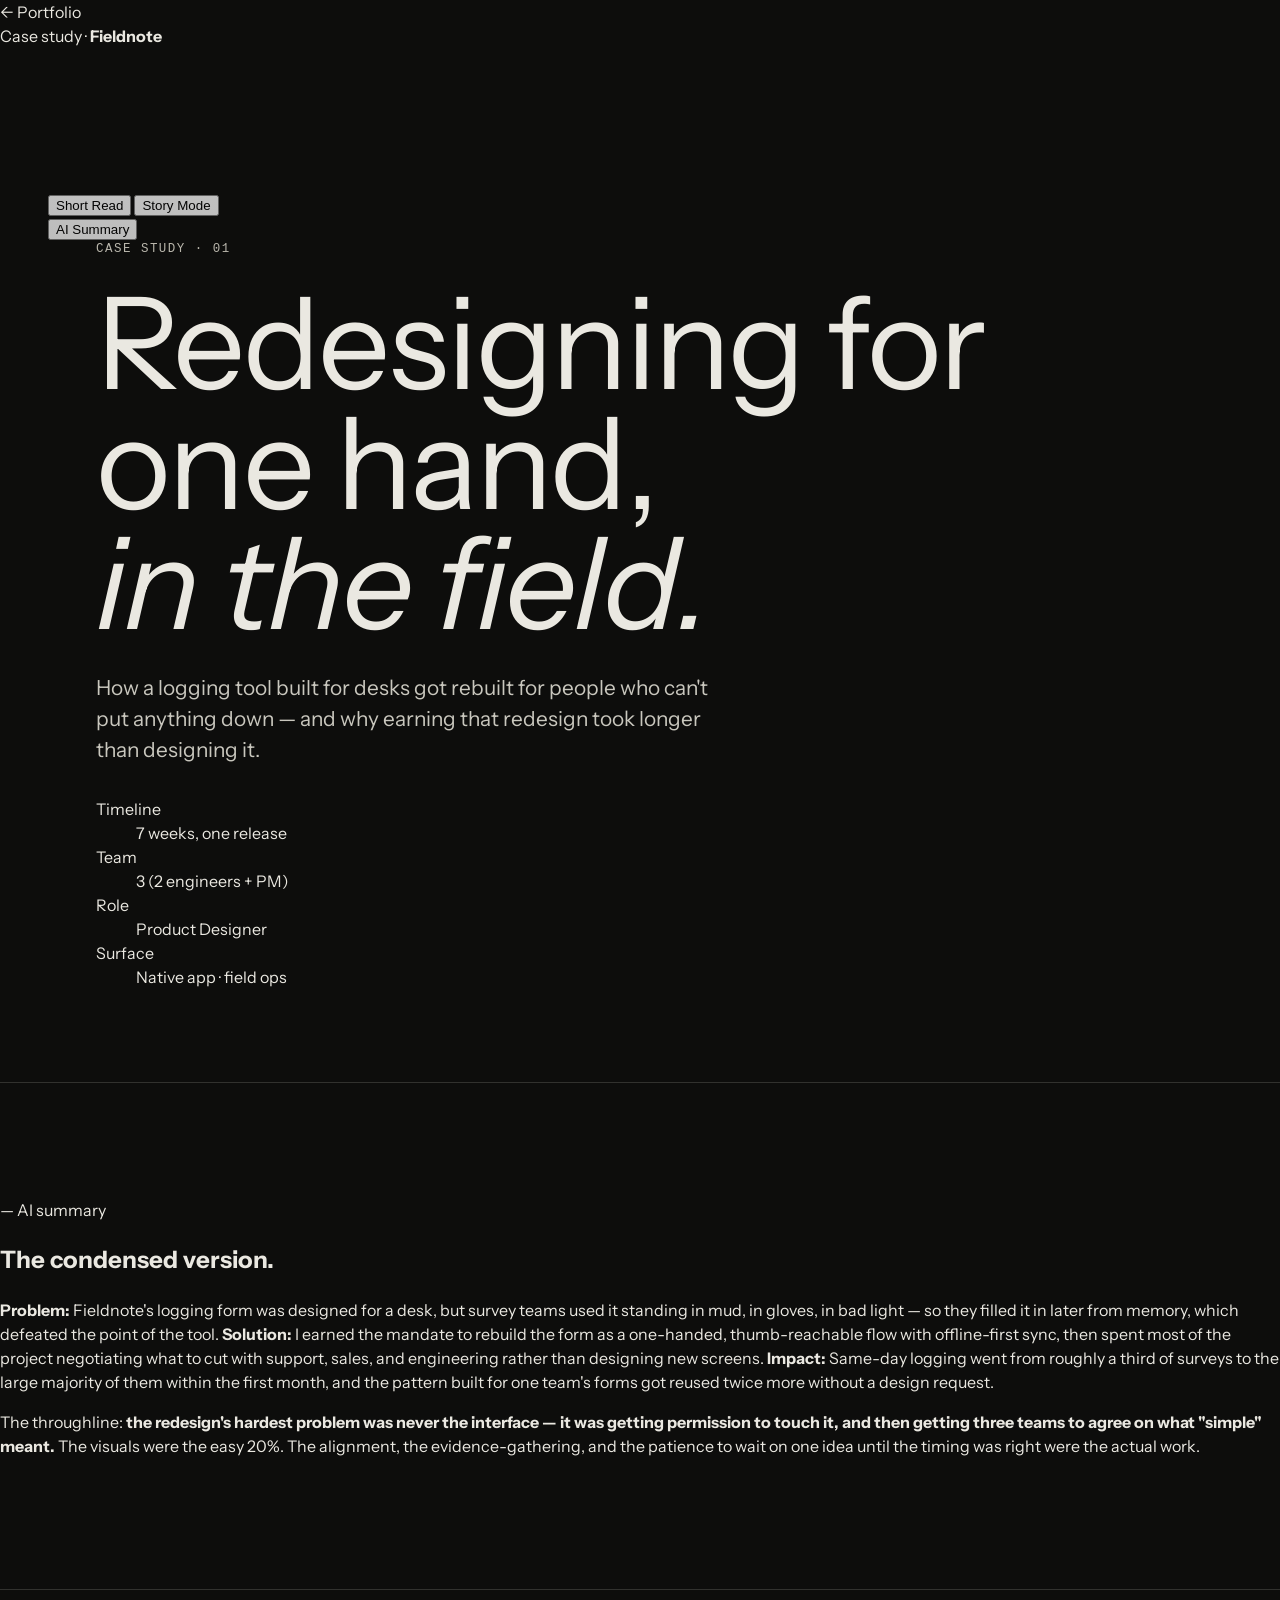
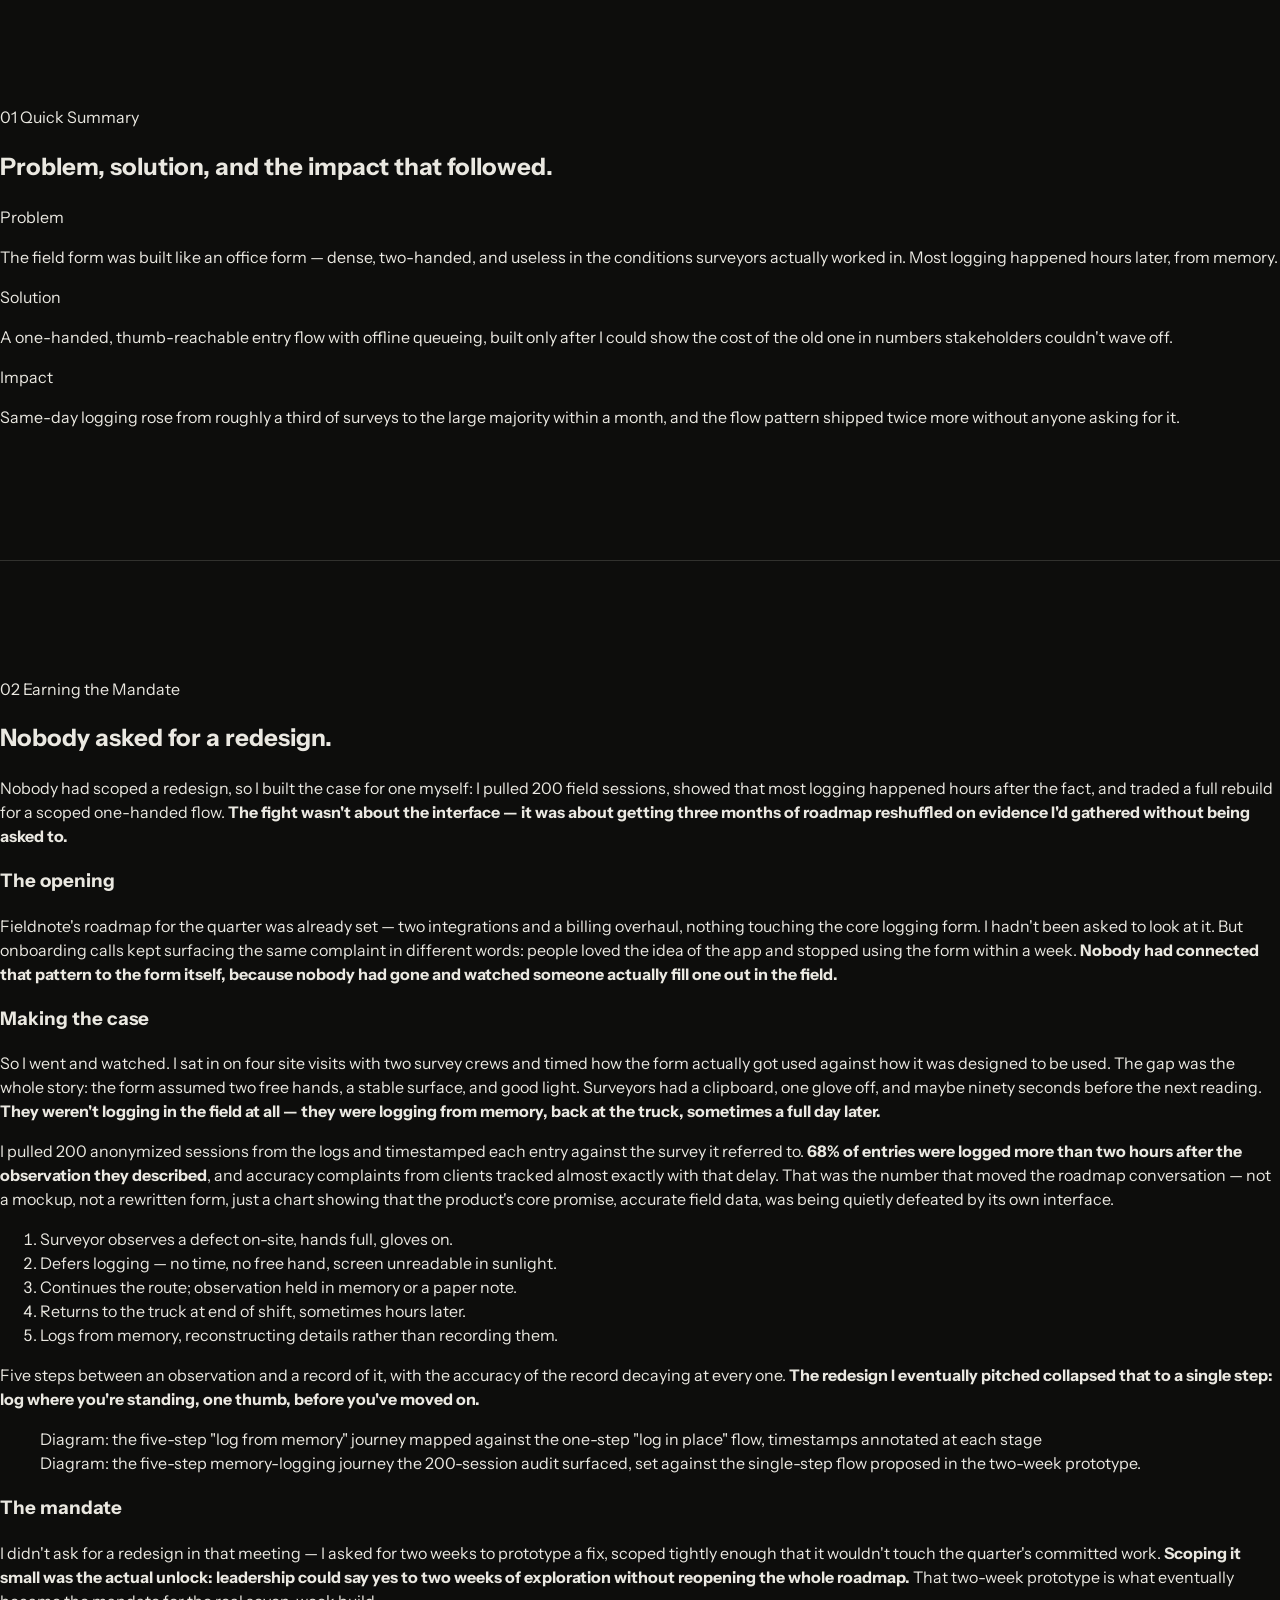
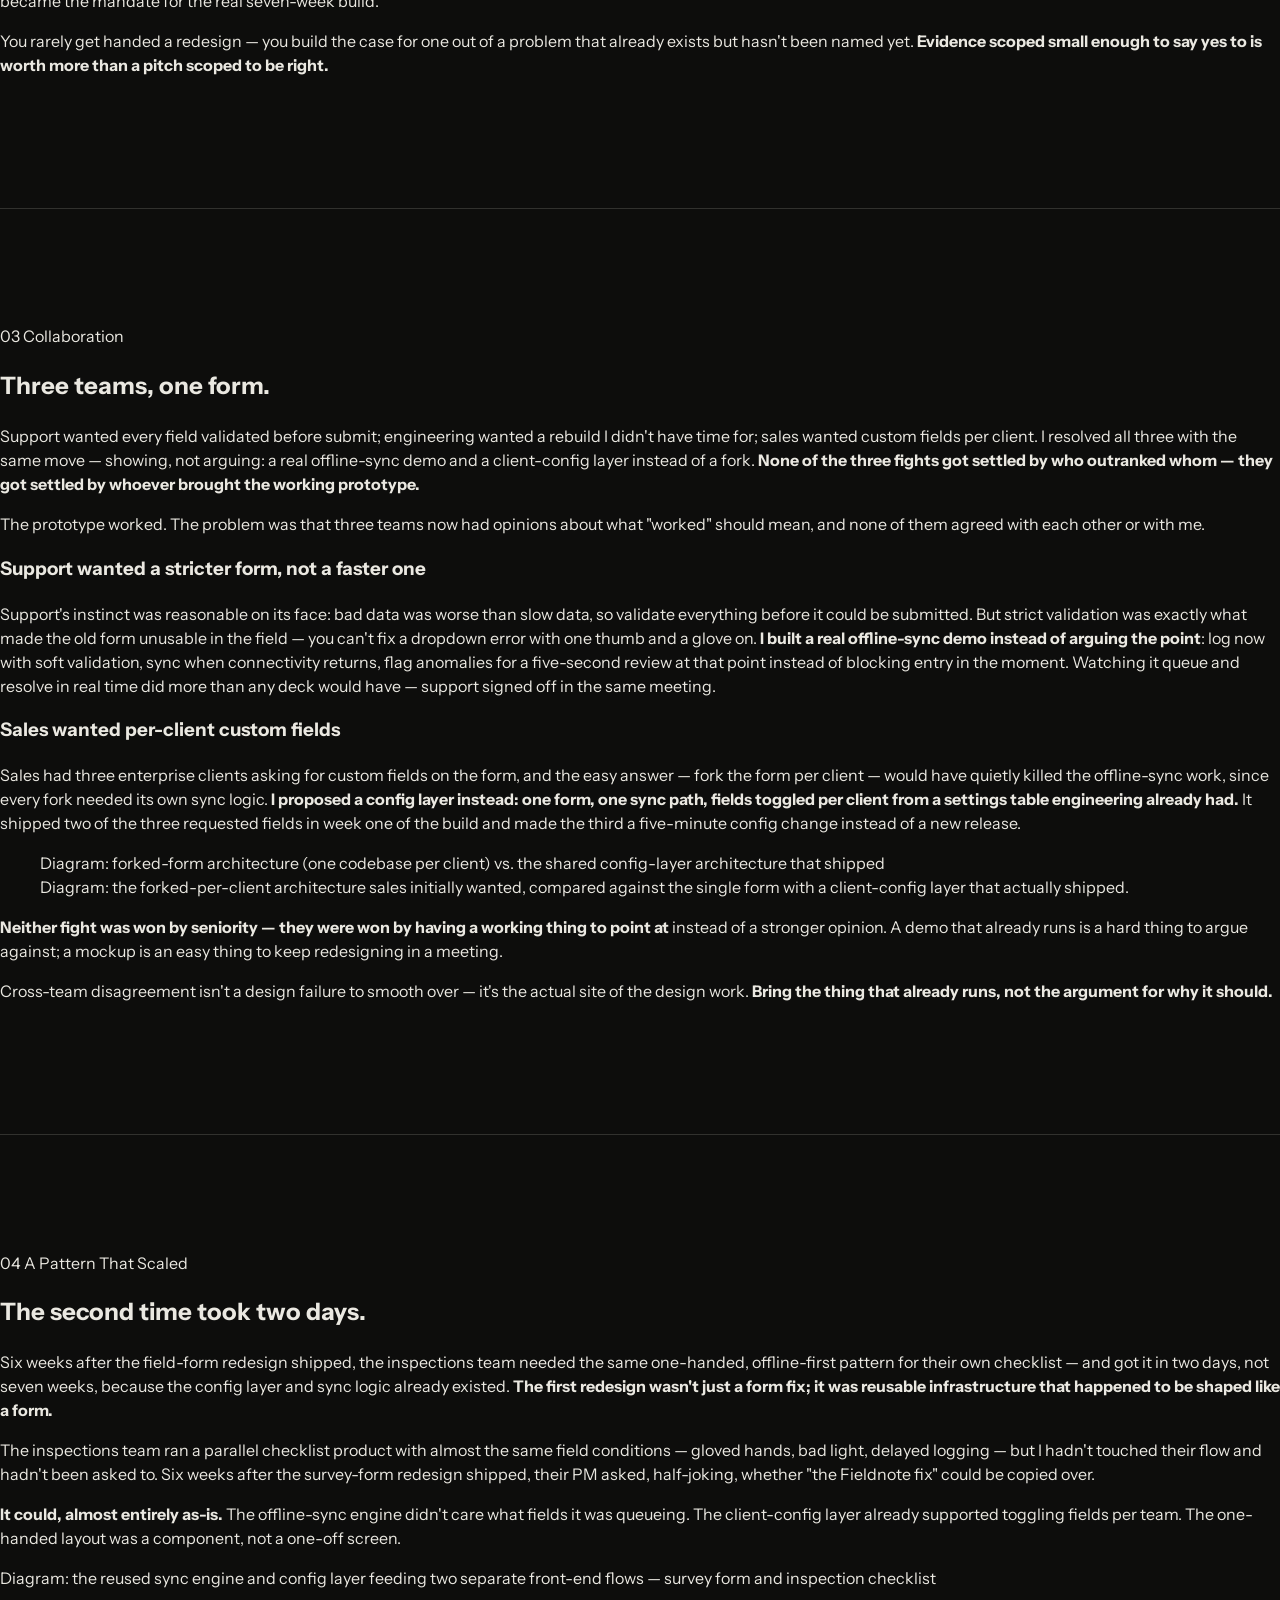
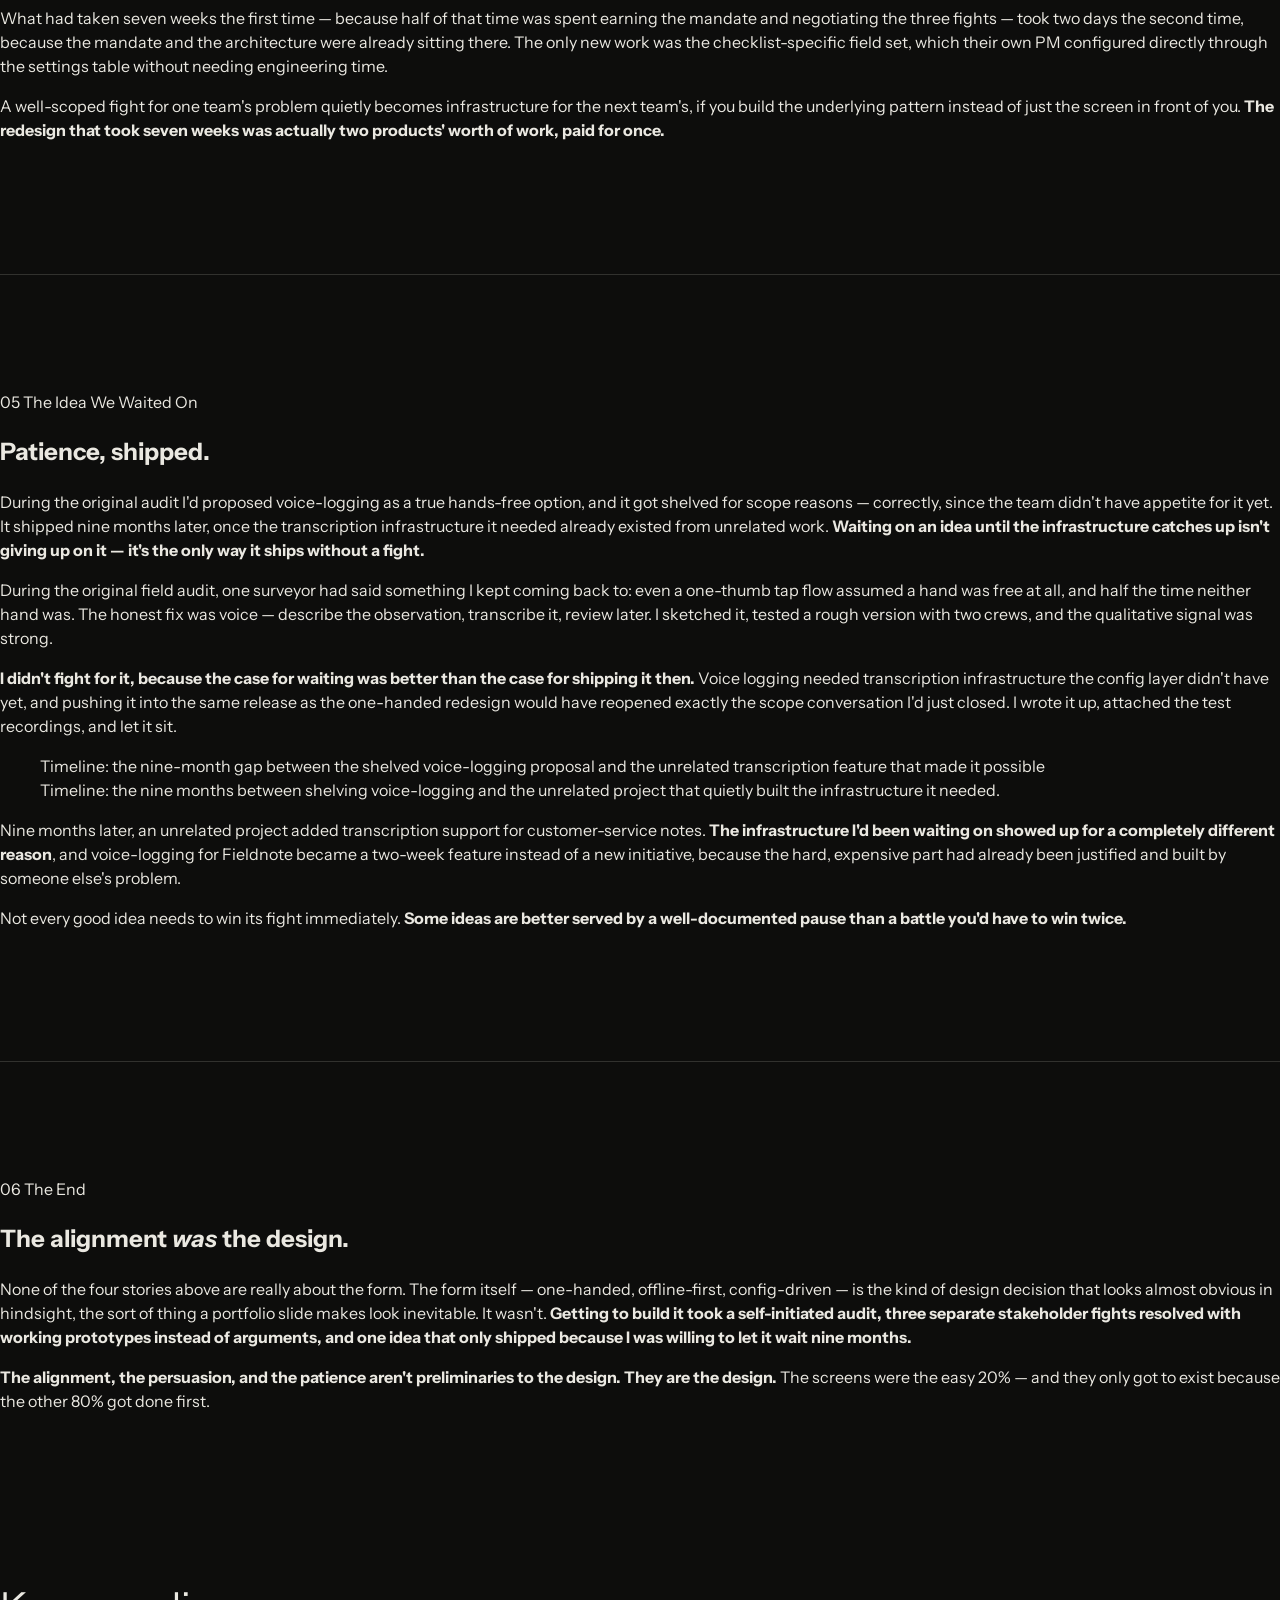
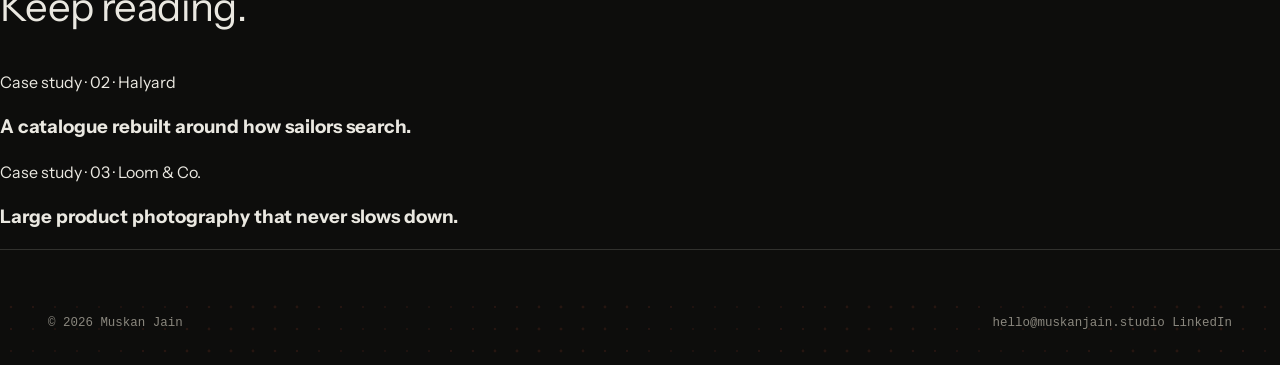
==== commit 294931b4: "Enable clean URLs via vercel.json and drop .html from internal links Co-Authored-By: Claude Sonnet 5" ====
--- a/work/fieldnote.html
+++ b/work/fieldnote.html
@@ -8,6 +8,7 @@
 <link rel="preconnect" href="https://fonts.googleapis.com" />
 <link rel="preconnect" href="https://fonts.gstatic.com" crossorigin />
 <link href="https://fonts.googleapis.com/css2?family=Instrument+Sans:ital,wght@0,400;0,500;0,600;0,700;1,400&family=Instrument+Serif:ital@0;1&display=swap" rel="stylesheet" />
+<link rel="icon" type="image/svg+xml" href="../favicon.svg" />
 <link rel="stylesheet" href="../styles.css" />
 </head>
 <body data-read-mode="short">
@@ -19,7 +20,7 @@
   <!-- ============ TOP NAV: back-link + breadcrumb, sticky ============ -->
   <nav class="cs-topnav" id="topnav">
     <div class="cs-topnav-inner">
-      <a class="cs-home" href="../index.html">← Portfolio</a>
+      <a class="cs-home" href="../">← Portfolio</a>
       <div class="cs-crumb">Case study · <b>Fieldnote</b></div>
     </div>
   </nav>
@@ -287,14 +288,14 @@
       <div class="cs-other-projects">
         <h2 class="cs-other-heading" style="font-family: var(--cs-serif); font-weight: 400; font-size: clamp(1.75rem, 4vw, 2.5rem); color: var(--cs-ink); text-transform: none; letter-spacing: -0.015em;">Keep reading.</h2>
         <div class="cs-other-grid">
-          <a class="cs-other-card" data-other-card="true" href="fieldnote.html">
+          <a class="cs-other-card" data-other-card="true" href="fieldnote">
             <div class="cs-other-info">
               <span class="cs-other-eyebrow">Case study · 02 · Halyard</span>
               <h3 class="cs-other-title">A catalogue rebuilt around how sailors search.</h3>
             </div>
             <div class="cs-other-image" aria-hidden="true"></div>
           </a>
-          <a class="cs-other-card" data-other-card="true" href="fieldnote.html">
+          <a class="cs-other-card" data-other-card="true" href="fieldnote">
             <div class="cs-other-info">
               <span class="cs-other-eyebrow">Case study · 03 · Loom &amp; Co.</span>
               <h3 class="cs-other-title">Large product photography that never slows down.</h3>
--- a/styles.css
+++ b/styles.css
@@ -29,7 +29,7 @@
 
   --font-display: "Instrument Sans", "Helvetica Neue", Arial, sans-serif;
   --font-serif: "Instrument Serif", "Iowan Old Style", Georgia, serif;
-  --font-label: "Instrument Sans", "Helvetica Neue", Arial, sans-serif;
+  --font-mono: "IBM Plex Mono", ui-monospace, monospace;
 
   --gutter: clamp(1.25rem, 4vw, 3rem);
   --section-gap: clamp(3.5rem, 9vw, 8rem);
@@ -46,7 +46,7 @@
 }
 
 * { box-sizing: border-box; }
-html { scroll-behavior: smooth; scroll-padding-top: 4.5rem; }
+html { scroll-behavior: smooth; }
 
 @media (prefers-reduced-motion: reduce) {
   html { scroll-behavior: auto; }
@@ -114,49 +114,43 @@
 }
 
 /* ---------- Header ----------
-   No background/blur/border of its own — it reads as part of whatever
-   section sits behind it (the hero, on load) rather than a distinct bar. */
+   Per hero-section-prompt.md: semi-transparent paper, no accent color,
+   monochrome throughout. Header is shared sitewide, so it now floats
+   light over the dark sections below the hero — accepted scope. */
 .site-header {
-  position: fixed; top: 0; left: 0; right: 0; z-index: 30;
+  position: sticky; top: 0; z-index: 30;
   display: flex; align-items: center; justify-content: space-between;
   padding: 1.1rem var(--gutter);
-  background: transparent;
+  background: rgba(250, 250, 248, 0.9);
+  backdrop-filter: blur(10px);
+  border-bottom: 1px solid #DEDDD6;
 }
 .site-header .mark {
   display: inline-flex; align-items: center;
-  font-family: var(--font-display);
+  font-family: "Archivo", "Helvetica Neue", Arial, sans-serif;
   font-weight: 700;
   font-size: 1.05rem;
   letter-spacing: -0.01em;
-  color: #EAE8E1;
-  transition: color 0.25s var(--ease);
+  color: #0A0A0A;
 }
 .header-right { display: flex; align-items: center; gap: 1.75rem; }
 .local-time {
-  font-family: var(--font-label);
+  font-family: var(--font-mono);
   font-size: 0.78rem;
-  color: #8A877E;
+  color: #8A8A84;
   letter-spacing: 0.03em;
-  transition: color 0.25s var(--ease);
 }
 .site-header .cta {
-  font-family: var(--font-label);
+  font-family: var(--font-mono);
   font-size: 0.78rem;
   text-transform: uppercase;
   letter-spacing: 0.08em;
-  color: #EAE8E1;
-  border-bottom: 1px solid #EAE8E1;
+  color: #0A0A0A;
+  border-bottom: 1px solid #0A0A0A;
   padding-bottom: 2px;
-  transition: color 0.25s var(--ease), border-color 0.25s var(--ease);
-}
-.site-header .cta:hover { color: var(--accent-soft); border-color: var(--accent-soft); }
-
-/* Still no background — only the text darkens when a light (.theme-sheet)
-   section is scrolled behind the header, so it stays legible there too. */
-.site-header.on-light .mark { color: #171613; }
-.site-header.on-light .local-time { color: #4A4841; }
-.site-header.on-light .cta { color: #171613; border-bottom-color: #171613; }
-.site-header.on-light .cta:hover { color: var(--accent); border-bottom-color: var(--accent); }
+  transition: opacity 0.25s var(--ease);
+}
+.site-header .cta:hover { opacity: 0.6; }
 
 @media (max-width: 640px) {
   .site-header { padding: 0.85rem 1rem; }
@@ -171,10 +165,6 @@
   overflow: hidden;
   padding: clamp(3.5rem, 12vw, 9rem) var(--gutter) clamp(2.5rem, 6vw, 5rem);
 }
-/* No seam into whatever section follows the hero directly — both are the
-   same near-black tone, so the hairline that normally separates adjacent
-   sections would just read as a stray line rather than a real boundary. */
-.hero + section { border-top: none; }
 .hero::after {
   content: "";
   position: absolute; inset: 0;
@@ -184,7 +174,7 @@
 }
 .hero .wrap { position: relative; z-index: 2; }
 .hero .eyebrow {
-  font-family: var(--font-label);
+  font-family: var(--font-mono);
   font-size: 0.78rem;
   text-transform: uppercase;
   letter-spacing: 0.12em;
@@ -210,76 +200,47 @@
 }
 .hero .meta-row {
   display: flex; gap: 2.5rem; flex-wrap: wrap;
-  font-family: var(--font-label);
+  font-family: var(--font-mono);
   font-size: 0.78rem; color: #8A877E;
   text-transform: uppercase; letter-spacing: 0.06em;
 }
 
 /* ---------- Homepage hero override ----------
-   Background recreates drowningdot.com's hero exactly: a hidden wordmark on
-   an offscreen canvas, covered by vertical accent-colored "pleats" that lift
-   and slide aside near the cursor (scroll-driven sweep on touch), revealing
-   the wordmark underneath — see the pleat IIFE in index.html. Fixed height
-   covers the first fold on every screen size. Type treatment (lowercase,
-   bold/italic contrast) kept from the prior pass; only colors flip back
-   to light-on-dark so text reads over the dark canvas. */
+   Per hero-section-prompt.md: light monochrome, no accent color, no
+   canvas/parallax — restraint via type and whitespace only. Scoped to
+   #top so the case-study hero (shares .hero) stays on the dark system. */
 #top.hero {
-  min-height: 100vh;
-  min-height: 100dvh;
+  background: #FAFAF8;
   padding: clamp(3.5rem, 13vw, 9rem) var(--gutter) clamp(2.5rem, 7vw, 5.5rem);
 }
 #top.hero::after { content: none; }
-
-/* CSS fallback matching the canvas's base layer exactly — shown briefly
-   before the pleat script paints, and as the degraded result if it can't
-   run at all (no canvas support, JS disabled). Violet and black only,
-   alternating top to bottom, violet at top settling to black at the
-   bottom — so the rust pleats read as the sole accent rather than
-   competing with a second warm hue underneath them. */
-.hero-gradient {
-  background: linear-gradient(
-    180deg,
-    #53438B 0%,
-    #0D0D0C 17%,
-    #392B60 33%,
-    #0D0D0C 50%,
-    #231437 67%,
-    #0D0D0C 83%,
-    #0D0D0C 100%
-  );
-}
-#top .pleat {
-  position: absolute; inset: 0; z-index: 0;
-  overflow: hidden;
-}
-#top .pleat canvas { display: block; }
 #top.hero .eyebrow {
-  font-family: var(--font-label);
-  color: #B9B6AC;
+  font-family: var(--font-mono);
+  color: #8A8A84;
 }
 #top.hero h1 {
-  font-family: var(--font-display);
-  font-weight: 700;
+  font-family: "Archivo", "Helvetica Neue", Arial, sans-serif;
+  font-weight: 800;
   font-size: clamp(2.75rem, 9vw, 7.5rem);
   line-height: 0.92;
   letter-spacing: -0.02em;
   text-transform: lowercase;
-  color: #EAE8E1;
-}
-#top.hero h1 .line1 { display: block; font-weight: 700; font-style: normal; color: #EAE8E1; }
+  color: #0A0A0A;
+}
+#top.hero h1 .line1 { display: block; font-weight: 800; font-style: normal; color: #0A0A0A; }
 #top.hero h1 .line2 {
   display: block;
-  font-family: var(--font-serif);
   font-style: italic;
   font-weight: 400;
-  color: rgba(234, 232, 225, 0.6);
+  color: #0A0A0A;
 }
 #top.hero p {
-  color: #C9C7BE;
+  font-family: "Inter", -apple-system, "Segoe UI", sans-serif;
+  color: #3A3A38;
 }
 #top.hero .meta-row {
-  font-family: var(--font-label);
-  color: #8A877E;
+  font-family: var(--font-mono);
+  color: #8A8A84;
 }
 
 /* Restrained load-in: fade + slide-up, staggered per line via JS class toggle */
@@ -329,7 +290,7 @@
   gap: 1.5rem; margin-bottom: clamp(2rem, 5vw, 3.5rem); flex-wrap: wrap;
 }
 .section-head .index {
-  font-family: var(--font-label); font-size: 0.78rem;
+  font-family: var(--font-mono); font-size: 0.78rem;
   color: var(--accent-soft); letter-spacing: 0.08em;
 }
 .section-head h2 {
@@ -347,116 +308,55 @@
 .reveal { opacity: 0; transform: translateY(20px); transition: opacity 0.7s var(--ease), transform 0.7s var(--ease); }
 .reveal.is-visible { opacity: 1; transform: translateY(0); }
 
-/* ---------- Voice (type-swap demo) ---------- */
-#voice {
-  /* Padded well beyond the generic section rhythm so the section alone
-     covers roughly three-quarters of the viewport height on load. */
-  padding-top: clamp(4rem, 20vh, 10rem);
-  padding-bottom: clamp(4rem, 20vh, 10rem);
-  min-height: 75vh;
-  display: flex;
-  align-items: center;
-}
-#voice .wrap { width: 100%; }
-.voice-grid {
+/* ---------- Case Study Preview Grid ---------- */
+.preview-grid {
   display: grid;
-  grid-template-columns: 1fr 1.15fr;
-  gap: clamp(2rem, 5vw, 4rem);
-  align-items: start;
-}
-.voice-left .index {
-  font-family: var(--font-label); font-size: 0.78rem;
-  color: var(--accent-soft); letter-spacing: 0.08em;
-  margin: 0 0 1rem;
-}
-.voice-headline {
-  font-family: var(--font-serif);
-  font-weight: 400;
-  font-size: clamp(2rem, 5vw, 3.5rem);
-  line-height: 1.05;
-  letter-spacing: -0.01em;
-  margin: 0 0 1.25rem;
-  color: var(--ink);
-  transition: font-family 0.15s var(--ease), font-weight 0.15s var(--ease);
-}
-.voice-headline .line1, .voice-headline .line2 { display: block; }
-.voice-headline.is-sans { letter-spacing: -0.02em; }
-.voice-sub { color: var(--muted); max-width: 40ch; margin: 0 0 2rem; }
-
-.voice-ref { display: flex; align-items: center; gap: 0.85rem; }
-.voice-ref-thumb {
-  width: 3.25rem; height: 3.25rem; flex: none;
-  border-radius: 14px;
+  grid-template-columns: repeat(auto-fit, minmax(260px, 1fr));
+  gap: 1px;
+  background: var(--line);
+  border: 1px solid var(--line);
+}
+.preview-card {
+  position: relative; background: var(--paper);
+  padding: clamp(1.5rem, 3vw, 2.25rem);
+  min-height: 320px;
+  display: flex; flex-direction: column; justify-content: flex-end;
+  overflow: hidden;
+}
+.preview-card .thumb {
+  position: absolute; inset: 0;
   background: var(--paper-dim);
-  border: 1px solid var(--line);
-}
-.voice-ref-name {
-  font-family: var(--font-label); font-size: 0.78rem;
-  text-transform: uppercase; letter-spacing: 0.06em;
-  color: var(--muted);
-}
-
-.voice-right { border-top: 1px solid var(--line); }
-.voice-row {
-  display: flex; align-items: baseline; justify-content: space-between;
-  gap: 1.5rem; flex-wrap: wrap;
-  padding: 1.3rem 0; border-bottom: 1px solid var(--line);
-  cursor: default;
-  transition: border-color 0.25s var(--ease);
-}
-.voice-row:hover, .voice-row:focus-visible { border-color: var(--accent); outline: none; }
-.voice-sample {
-  font-size: clamp(1.1rem, 2.4vw, 1.6rem);
-  color: var(--muted);
-  transition: color 0.2s var(--ease), font-weight 0.2s var(--ease);
-}
-.voice-font-serif { font-family: var(--font-serif); }
-.voice-font-sans { font-family: "Instrument Sans", "Helvetica Neue", Arial, sans-serif; font-weight: 700; }
-.voice-font-italic { font-family: var(--font-serif); font-style: italic; }
-.voice-row:hover .voice-sample, .voice-row:focus-visible .voice-sample { color: var(--ink); }
-.voice-label {
-  font-family: var(--font-label); font-size: 0.75rem;
-  text-transform: uppercase; letter-spacing: 0.06em;
-  color: var(--muted); flex: none;
-  transition: color 0.2s var(--ease);
-}
-.voice-row:hover .voice-label, .voice-row:focus-visible .voice-label { color: var(--accent-soft); }
-
-@media (max-width: 900px) {
-  .voice-grid { grid-template-columns: 1fr; }
-  .voice-left { margin-bottom: 0.5rem; }
-}
-@media (max-width: 640px) {
-  .voice-row { flex-direction: column; align-items: flex-start; gap: 0.35rem; padding: 1rem 0; }
+  display: flex; align-items: center; justify-content: center;
+  font-family: var(--font-mono); font-size: 0.75rem; color: var(--muted);
+  filter: grayscale(1);
+  transition: filter 0.4s var(--ease), transform 0.5s var(--ease);
+}
+.preview-card::before {
+  content: "";
+  position: absolute; inset: 0;
+  background: linear-gradient(180deg, transparent 40%, rgba(195, 63, 39, 0.28) 100%);
+  opacity: 0; transition: opacity 0.4s var(--ease);
+  z-index: 1;
+}
+.preview-card:hover::before, .preview-card:focus-within::before { opacity: 1; }
+.preview-card:hover .thumb, .preview-card:focus-within .thumb {
+  filter: grayscale(0);
+  transform: scale(1.03);
+}
+.preview-card .info {
+  position: relative; background: var(--paper); z-index: 2;
+  padding: 1rem 1.1rem; margin: -1.1rem -1.1rem 0;
+}
+.preview-card h3 {
+  font-family: var(--font-serif); font-weight: 400;
+  font-size: 1.5rem; margin: 0 0 0.35rem;
+}
+.preview-card .sub {
+  font-family: var(--font-mono); font-size: 0.75rem; color: var(--muted);
+  text-transform: uppercase; letter-spacing: 0.05em;
 }
 
 /* ---------- Work Grid (cream interlude section) ---------- */
-.work-grid {
-  display: grid;
-  grid-template-columns: minmax(200px, 1fr) minmax(0, 2.1fr);
-  gap: clamp(2rem, 5vw, 4rem);
-  align-items: start;
-}
-.work-preview { position: sticky; top: calc(4.5rem + 1.5rem); }
-.work-thumb {
-  width: 100%;
-  background: var(--paper-dim);
-  border: 1px solid var(--line);
-  display: flex; align-items: center; justify-content: center;
-  overflow: hidden;
-  font-family: var(--font-label); font-size: 0.72rem; color: var(--muted);
-  text-align: center; padding: 1rem;
-  filter: grayscale(1);
-  transition: width 0.35s var(--ease), height 0.35s var(--ease),
-    filter 0.35s var(--ease), border-color 0.35s var(--ease);
-}
-.work-thumb.is-active { filter: grayscale(0); border-color: var(--accent-soft); }
-.work-thumb-label {
-  text-transform: uppercase; letter-spacing: 0.05em;
-  transition: color 0.35s var(--ease);
-}
-.work-thumb.is-active .work-thumb-label { color: var(--accent); }
-
 .work-list { border-top: 1px solid var(--line); }
 .work-row {
   display: grid; grid-template-columns: 2.5rem 1fr auto;
@@ -465,7 +365,7 @@
   transition: padding-left 0.25s var(--ease);
 }
 .work-row:hover, .work-row:focus-visible { padding-left: 0.5rem; }
-.work-row .num { font-family: var(--font-label); font-size: 0.78rem; color: var(--muted); }
+.work-row .num { font-family: var(--font-mono); font-size: 0.78rem; color: var(--muted); }
 .work-row .title-block h3 {
   font-family: var(--font-serif); font-weight: 400;
   font-size: clamp(1.5rem, 3.5vw, 2.5rem); margin: 0 0 0.25rem;
@@ -475,141 +375,28 @@
 .work-row:hover .title-block h3 { color: var(--accent); }
 .work-row .title-block span { color: var(--muted); font-size: 0.95rem; }
 .work-row .arrow {
-  font-family: var(--font-label); font-size: 1.1rem; color: var(--accent);
+  font-family: var(--font-mono); font-size: 1.1rem; color: var(--accent);
   transition: transform 0.25s var(--ease);
 }
 .work-row:hover .arrow { transform: translateX(4px); }
 
-/* ---------- Graphics Gallery: "takes" grid ----------
-   Edge-to-edge 3-up grid of clickable tiles. Hover reveals a title/tag
-   overlay over the image; click opens a fullscreen viewer that pages
-   through every piece. */
-.takes-grid {
+/* ---------- Graphics Gallery ---------- */
+.gallery-grid {
   display: grid;
-  grid-template-columns: repeat(3, 1fr);
-  gap: 1px;
-  background: var(--line);
+  grid-template-columns: repeat(auto-fill, minmax(220px, 1fr));
+  gap: clamp(0.75rem, 2vw, 1.25rem);
+}
+.gallery-item {
+  aspect-ratio: 4 / 5;
+  background: var(--paper-dim);
   border: 1px solid var(--line);
-}
-@media (max-width: 900px) { .takes-grid { grid-template-columns: repeat(2, 1fr); } }
-@media (max-width: 560px) { .takes-grid { grid-template-columns: 1fr; } }
-
-.takes-tile {
-  position: relative;
-  display: block; width: 100%; margin: 0; padding: 0; border: none;
-  aspect-ratio: 4 / 3;
-  overflow: hidden;
-  background: var(--paper-dim);
-  cursor: pointer;
-}
-.takes-placeholder {
   display: flex; align-items: center; justify-content: center;
-  cursor: default;
-  border: 1px dashed var(--line);
-}
-.takes-placeholder-label {
-  font-family: var(--font-label); font-size: 0.72rem;
-  text-transform: uppercase; letter-spacing: 0.06em; color: var(--muted);
-}
-.takes-img {
-  position: absolute; inset: 0;
-  width: 100%; height: 100%; object-fit: cover;
-  filter: blur(1.5px) grayscale(1) brightness(1.12) contrast(1.05);
-  transition: filter 0.5s var(--ease), transform 0.6s var(--ease);
-}
-.takes-tile:hover .takes-img, .takes-tile:focus-visible .takes-img {
-  filter: blur(0) grayscale(0) brightness(1) contrast(1);
-  transform: scale(1.045);
-}
-/* Halftone dot screen sitting over every thumbnail, at rest and on hover —
-   a repeating radial-gradient tiled at 3px, same trick a print halftone uses. */
-.takes-dots {
-  position: absolute; inset: 0;
-  background-image: radial-gradient(var(--ink) 30%, transparent 32%);
-  background-size: 3px 3px;
-  opacity: 0.5;
-  pointer-events: none;
-}
-.takes-overlay {
-  position: absolute; inset: 0;
-  display: flex; flex-direction: column; justify-content: flex-end;
-  padding: 1rem 1.15rem;
-  background: linear-gradient(180deg, rgba(13, 13, 12, 0) 45%, rgba(13, 13, 12, 0.88) 100%);
-  backdrop-filter: blur(6px);
-  -webkit-backdrop-filter: blur(6px);
-  opacity: 0;
-  transition: opacity 0.35s var(--ease), backdrop-filter 0.35s var(--ease);
-}
-.takes-tile:hover .takes-overlay, .takes-tile:focus-visible .takes-overlay { opacity: 1; }
-.takes-overlay-title {
-  display: block;
-  font-family: var(--font-serif); font-weight: 400; font-size: 1.15rem;
-  color: var(--ink); text-align: left;
-}
-.takes-overlay-tag {
-  display: block;
-  font-family: var(--font-label); font-size: 0.72rem;
-  text-transform: uppercase; letter-spacing: 0.05em; color: var(--muted);
-  margin-top: 0.2rem;
-}
-
-/* ---------- Lightbox ---------- */
-.lightbox {
-  position: fixed; inset: 0; z-index: 90;
-  display: flex; align-items: center; justify-content: center;
-  background: rgba(13, 13, 12, 0.94);
-  opacity: 0; visibility: hidden; pointer-events: none;
-  transition: opacity 0.35s var(--ease);
-}
-.lightbox.is-open { opacity: 1; visibility: visible; pointer-events: auto; }
-.lightbox-frame { width: min(1100px, 90vw); max-height: 78vh; }
-.lightbox-img {
-  display: block; width: 100%; max-height: 78vh;
-  object-fit: contain; background: var(--paper-dim);
-  filter: grayscale(0);
-}
-.lightbox-info {
-  position: fixed; left: var(--gutter); bottom: 1.75rem;
-  max-width: 60vw;
-}
-.lightbox-title {
-  display: block; font-family: var(--font-serif); font-weight: 400;
-  font-size: clamp(1.1rem, 2.5vw, 1.5rem); color: var(--ink);
-}
-.lightbox-tag {
-  display: block; font-family: var(--font-label); font-size: 0.72rem;
-  text-transform: uppercase; letter-spacing: 0.05em; color: var(--muted);
-  margin-top: 0.25rem;
-}
-.lightbox-controls {
-  position: fixed; right: var(--gutter); bottom: 1.75rem;
-  display: flex; align-items: center; gap: 0.85rem;
-}
-.lightbox-count {
-  font-family: var(--font-label); font-size: 0.78rem; color: var(--muted);
-}
-.lightbox-btn {
-  width: 2.25rem; height: 2.25rem; border-radius: 999px;
-  display: flex; align-items: center; justify-content: center;
-  background: none; border: 1px solid var(--line); color: var(--ink);
-  font-size: 1rem; cursor: pointer;
-  transition: border-color 0.2s var(--ease), color 0.2s var(--ease);
-}
-.lightbox-btn:hover { border-color: var(--accent-soft); color: var(--accent-soft); }
-.lightbox-close {
-  font-family: var(--font-label); font-size: 0.78rem;
-  text-transform: uppercase; letter-spacing: 0.06em; color: var(--ink);
-  background: none; border: none; border-bottom: 1px solid var(--ink);
-  padding: 0.2rem 0; cursor: pointer;
-  transition: color 0.2s var(--ease), border-color 0.2s var(--ease);
-}
-.lightbox-close:hover { color: var(--accent-soft); border-color: var(--accent-soft); }
-
-@media (max-width: 640px) {
-  .lightbox-info { position: static; text-align: center; max-width: none; margin-bottom: 1rem; }
-  .lightbox-controls { position: static; justify-content: center; margin-top: 1rem; }
-  .lightbox { flex-direction: column; padding: 1.5rem 1rem; overflow-y: auto; }
-}
+  font-family: var(--font-mono); font-size: 0.72rem; color: var(--muted);
+  text-align: center; padding: 0.75rem;
+  filter: grayscale(1);
+  transition: filter 0.3s var(--ease), border-color 0.3s var(--ease);
+}
+.gallery-item:hover { filter: grayscale(0); border-color: var(--accent-soft); }
 
 /* ---------- Testimonials ---------- */
 .testimonial-grid {
@@ -624,9 +411,28 @@
   color: var(--ink);
 }
 .testimonial .who {
-  font-family: var(--font-label); font-size: 0.78rem;
+  font-family: var(--font-mono); font-size: 0.78rem;
   text-transform: uppercase; letter-spacing: 0.05em; color: var(--muted);
 }
+
+/* ---------- Questions (FAQ accordion) ---------- */
+.faq-list { border-top: 1px solid var(--line); }
+.faq-item { border-bottom: 1px solid var(--line); padding: 1.4rem 0; }
+.faq-item summary {
+  cursor: pointer; list-style: none;
+  display: flex; align-items: center; justify-content: space-between; gap: 1rem;
+  font-family: var(--font-serif); font-size: clamp(1.1rem, 2.5vw, 1.5rem);
+  color: var(--ink);
+}
+.faq-item summary::-webkit-details-marker { display: none; }
+.faq-item summary::after {
+  content: "+";
+  font-family: var(--font-mono); color: var(--accent);
+  font-size: 1.3rem; line-height: 1; flex: none;
+  transition: transform 0.3s var(--ease);
+}
+.faq-item[open] summary::after { transform: rotate(45deg); }
+.faq-item p { color: var(--ink-soft); margin: 0.85rem 0 0; max-width: 60ch; font-size: 0.98rem; }
 
 /* ---------- Process (numbered rows intensify like a proof sheet) ---------- */
 .process-list { counter-reset: step; border-top: 1px solid var(--accent); }
@@ -643,7 +449,7 @@
 .process-step:nth-child(4) { --step-tint: 0.23; }
 .process-step:nth-child(5) { --step-tint: 0.30; }
 .process-step:nth-child(6) { --step-tint: 0.38; }
-.process-step .step-num { font-family: var(--font-label); font-size: 0.85rem; color: var(--accent-soft); padding-top: 0.2rem; }
+.process-step .step-num { font-family: var(--font-mono); font-size: 0.85rem; color: var(--accent-soft); padding-top: 0.2rem; }
 .process-step h3 {
   font-family: var(--font-serif); font-weight: 400;
   font-size: clamp(1.3rem, 2.5vw, 1.75rem); margin: 0 0 0.5rem;
@@ -653,30 +459,21 @@
 
 /* ---------- Footer ---------- */
 .site-footer {
+  position: relative; overflow: hidden;
   border-top: 1px solid var(--line);
-}
-/* Everything but the marquee lives in here, so the pool canvas (absolutely
-   positioned, anchored to this wrapper's own bottom) stays confined to the
-   links/contact block and never bleeds into the marquee sitting after it. */
-.footer-main {
-  position: relative; overflow: hidden;
-  padding: 0 0 2rem;
-}
-.footer-main > .wrap { padding-top: clamp(2.5rem, 6vw, 4rem); position: relative; z-index: 2; }
-.footer-main .pool-canvas {
+  padding: clamp(2.5rem, 6vw, 4rem) 0 2rem;
+}
+.site-footer .pool-canvas {
   position: absolute; left: 0; right: 0; bottom: 0;
   width: 100%; height: 60%;
   z-index: 0; opacity: 0.85;
   pointer-events: none;
 }
-/* Case-study footer is much shorter (no marquee/links/big email line below
-   it), so the ripple should cover its full height, not just the bottom 60%
-   tuned for the taller landing-page footer. */
-.cs-site-footer .pool-canvas { top: 0; bottom: auto; height: 100%; }
+.site-footer .wrap { position: relative; z-index: 2; }
 
 .footer-links { display: flex; flex-wrap: wrap; gap: 1.5rem 2.5rem; margin-bottom: 2.5rem; }
 .footer-links a {
-  font-family: var(--font-label); font-size: 0.85rem;
+  font-family: var(--font-mono); font-size: 0.85rem;
   text-transform: uppercase; letter-spacing: 0.05em;
   border-bottom: 1px solid transparent; transition: border-color 0.25s var(--ease), color 0.25s var(--ease), transform 0.25s var(--ease);
   display: inline-block;
@@ -694,16 +491,10 @@
 
 .footer-bottom {
   display: flex; justify-content: space-between; flex-wrap: wrap; gap: 1rem;
-  font-family: var(--font-label); font-size: 1rem; color: var(--muted);
+  font-family: var(--font-mono); font-size: 0.78rem; color: var(--muted);
 }
 .footer-bottom a { color: var(--muted); transition: color 0.25s var(--ease); }
 .footer-bottom a:hover { color: var(--accent-soft); }
-.footer-bottom-contact { display: flex; gap: 1.5rem; }
-
-@media (max-width: 860px) {
-  .work-grid { grid-template-columns: 1fr; }
-  .work-preview { display: none; }
-}
 
 @media (max-width: 640px) {
   .work-row { grid-template-columns: 2rem 1fr; }
@@ -711,289 +502,3 @@
   .process-step, .process-step.meta-row { grid-template-columns: 1fr; gap: 0.5rem; }
   .hero .meta-row { flex-direction: column; gap: 0.5rem; }
 }
-
-/* ==========================================================================
-   CASE STUDY — long-form narrative template
-   Self-contained visual system, scoped under .cs-root so it doesn't touch
-   the rust/dark tokens the rest of the site uses: a white page, a grayscale
-   ink scale, no accent color, and every section rendered as a large-radius
-   "panel" that stays flush until it scrolls into view, then gains a soft
-   shadow and lifts a few pixels — the one motion cue on the page.
-   ========================================================================== */
-
-.cs-root {
-  --cs-ink: #0A0A0A;
-  --cs-ink-soft: #1A1A1A;
-  --cs-ink-dim: #5A5A5A;
-  --cs-ink-faint: #8A8A8A;
-  --cs-paper: #FFFFFF;
-  --cs-rule: #E6E6E6;
-  --cs-surface-2: #F5F3EE;
-  --cs-radius: 28px;
-  --cs-shadow-pop: 0 0 40px 0 rgba(0, 0, 0, 0.10), 0 0 4px 0 rgba(0, 0, 0, 0.04);
-  --cs-lift: -6px;
-  --cs-max: 1120px;
-  --cs-pad-x: 64px;
-  --cs-pad-y: 56px;
-  --cs-serif: var(--font-serif);
-  --cs-sans: var(--font-display);
-  --cs-ease: cubic-bezier(0.2, 0.6, 0.2, 1);
-
-  background: var(--cs-paper);
-  color: var(--cs-ink);
-  font-family: var(--cs-sans);
-}
-@media (max-width: 640px) {
-  .cs-root { --cs-pad-x: 28px; --cs-pad-y: 36px; }
-}
-
-/* ---------- Top nav: sticky, frosted, gains a hairline once scrolled ---------- */
-.cs-topnav {
-  position: sticky; top: 0; z-index: 50;
-  background: rgba(255, 255, 255, 0.78);
-  backdrop-filter: blur(10px); -webkit-backdrop-filter: blur(10px);
-  border-bottom: 1px solid transparent;
-  transition: border-color 0.2s var(--cs-ease);
-}
-.cs-topnav.is-scrolled { border-bottom-color: var(--cs-rule); }
-.cs-topnav-inner {
-  max-width: var(--cs-max); margin: 0 auto;
-  padding: 18px 32px;
-  display: flex; align-items: center; justify-content: space-between;
-  font-size: 14px;
-}
-.cs-home { font-family: var(--cs-sans); font-weight: 500; letter-spacing: -0.01em; color: var(--cs-ink); }
-.cs-crumb { font-family: var(--cs-sans); color: var(--cs-ink-dim); }
-.cs-crumb b { color: var(--cs-ink); font-weight: 600; }
-
-.cs-main { max-width: var(--cs-max); margin: 0 auto; padding: 64px 32px 96px; }
-@media (max-width: 640px) {
-  .cs-main { padding: 32px 18px 80px; }
-}
-
-/* ---------- Panel: the one repeating shape every section is built from ---------- */
-.cs-panel {
-  position: relative;
-  background: var(--cs-paper);
-  border-radius: var(--cs-radius);
-  padding: var(--cs-pad-y) var(--cs-pad-x);
-  margin: 28px 0;
-  box-shadow: 0 0 0 0 rgba(0, 0, 0, 0);
-  transform: translateY(0);
-  transition: box-shadow 0.55s var(--cs-ease), transform 0.55s var(--cs-ease);
-}
-.cs-panel.is-lifted { box-shadow: var(--cs-shadow-pop); transform: translateY(var(--cs-lift)); }
-.cs-panel:first-child { margin-top: 0; }
-
-/* ---------- Hero ----------
-   Stays the site's existing dark gradient hero (not a white .cs-panel) —
-   only the type scale, the reading-mode toggle, and the meta grid are
-   restyled here to match the case-study system's proportions. */
-.cs-hero {
-  position: relative;
-  border-radius: var(--cs-radius);
-  padding-top: clamp(4.5rem, 11vw, 7rem);
-  padding-bottom: 2.5rem;
-}
-.cs-hero h1 {
-  font-family: var(--cs-serif); font-weight: 400; font-style: normal;
-  font-size: clamp(2.25rem, 6vw, 4.25rem); line-height: 1.05;
-  letter-spacing: -0.015em; color: #EAE8E1; margin: 0 0 24px; max-width: none;
-}
-.cs-hero h1 em { display: block; font-style: italic; font-weight: 400; color: var(--accent-soft); }
-.cs-hero p {
-  font-family: var(--cs-sans); color: #C9C7BE;
-  letter-spacing: -0.01em; max-width: 780px;
-  font-size: clamp(1.05rem, 2vw, 1.375rem); line-height: 1.45;
-  margin: 0 0 3.5rem;
-}
-
-.cs-hero-toggle {
-  position: absolute; top: 2.5rem; right: var(--gutter);
-  display: flex; flex-direction: column; align-items: flex-end; gap: 6px;
-}
-.cs-hero-toggle-track {
-  position: relative; display: inline-flex;
-  background: rgba(234, 232, 225, 0.16); border-radius: 100px; padding: 4px;
-}
-.cs-hero-toggle-thumb {
-  position: absolute; top: 4px; left: 4px;
-  height: calc(100% - 8px); width: calc(50% - 4px);
-  background: #EAE8E1; border-radius: 100px;
-  transition: transform 0.3s var(--cs-ease);
-  pointer-events: none; z-index: 0;
-}
-.cs-hero-toggle-track[data-active="story"] .cs-hero-toggle-thumb { transform: translateX(100%); }
-.cs-hero-toggle-btn {
-  position: relative; z-index: 1;
-  background: transparent; border: none; cursor: pointer;
-  padding: 8px 16px; border-radius: 100px;
-  font-family: var(--cs-sans); font-size: 14px; font-weight: 500;
-  color: rgba(234, 232, 225, 0.68);
-  transition: color 0.2s var(--cs-ease);
-}
-.cs-hero-toggle-btn.is-active { color: #14140F; }
-.cs-hero-toggle-ai {
-  font-family: var(--cs-sans); font-size: 11px; letter-spacing: 0.04em;
-  color: rgba(234, 232, 225, 0.55); opacity: 1; background: none; border: none;
-  cursor: pointer; padding: 0; width: 100%; text-align: center;
-  transition: color 0.2s var(--cs-ease);
-}
-.cs-hero-toggle-ai:hover, .cs-hero-toggle-ai.is-active { color: #EAE8E1; }
-@media (max-width: 640px) {
-  .cs-hero-toggle { position: static; align-items: flex-start; margin-bottom: 1.75rem; }
-}
-
-/* Timeline / Team / Role / Surface */
-.cs-meta {
-  display: grid; grid-template-columns: repeat(4, 1fr); gap: 28px;
-  border-top: 1px solid rgba(234, 232, 225, 0.16); padding-top: 32px;
-}
-.cs-meta dt {
-  font-family: var(--cs-sans); font-size: 11px;
-  text-transform: uppercase; letter-spacing: 0.1em; color: #8A877E;
-  margin: 0 0 0.5rem;
-}
-.cs-meta dd { font-family: var(--cs-serif); font-size: 1.2rem; color: #EAE8E1; margin: 0; }
-@media (max-width: 640px) {
-  .cs-meta { grid-template-columns: 1fr 1fr; }
-}
-
-/* ---------- Section label: bar + number + name ---------- */
-.cs-tag {
-  display: flex; align-items: center; gap: 14px; margin-bottom: 24px;
-  font-family: var(--cs-sans); font-size: 12px;
-  letter-spacing: 0.16em; text-transform: uppercase; color: var(--cs-ink-faint);
-}
-.cs-tag-bar { flex: 0 0 36px; height: 1px; background: var(--cs-ink); }
-.cs-tag-num { color: var(--cs-ink); }
-
-/* Section headline — left-aligned, sits inside the panel like every other run of text */
-.cs-panel h2 {
-  font-family: var(--cs-serif); font-weight: 400; font-style: normal;
-  font-size: clamp(1.75rem, 4.4vw, 3.25rem); line-height: 1.05;
-  letter-spacing: -0.015em; color: var(--cs-ink); margin: 0 0 36px;
-  max-width: 26ch;
-}
-.cs-panel h2 em { font-style: italic; color: var(--cs-ink-dim); }
-
-/* Named sub-beat heading within a section */
-.cs-subh {
-  font-family: var(--cs-serif); font-style: italic; font-weight: 400;
-  font-size: 1.75rem; letter-spacing: -0.01em; color: var(--cs-ink);
-  margin: 3rem 0 1.1rem;
-}
-.cs-panel > .cs-subh:first-of-type { margin-top: 0; }
-
-.cs-text p { font-size: 1.05rem; line-height: 1.7; color: var(--cs-ink-soft); margin: 0 0 1.4rem; }
-.cs-text p:last-child { margin-bottom: 0; }
-.cs-text strong { color: var(--cs-ink); font-weight: 600; }
-.cs-text ol, .cs-text ul { padding-left: 1.3rem; margin: 0 0 1.4rem; color: var(--cs-ink-soft); }
-.cs-text li { margin-bottom: 0.55rem; line-height: 1.65; }
-.cs-text li strong { color: var(--cs-ink); }
-.cs-short-only .cs-text { max-width: 72ch; }
-
-/* Two-up row: narrative text beside an inset visual */
-.cs-row {
-  display: grid; grid-template-columns: 1fr 1fr; align-items: center; gap: 40px;
-  margin: 28px 0;
-}
-@media (max-width: 780px) {
-  .cs-row { grid-template-columns: 1fr; }
-}
-
-/* Quick-summary stack: Problem / Solution / Impact, separated by hairlines */
-.cs-triad { display: flex; flex-direction: column; gap: 18px; }
-.cs-triad-row { padding-top: 28px; }
-.cs-triad-row:first-child { padding-top: 0; border-top: none; }
-.cs-triad-row:not(:first-child) { border-top: 1px solid var(--cs-rule); }
-.cs-triad-tag { display: flex; align-items: baseline; gap: 12px; margin-bottom: 0.6rem; }
-.cs-triad-mark {
-  font-family: var(--cs-sans); font-size: 11px;
-  letter-spacing: 0.18em; text-transform: uppercase; color: var(--cs-ink-faint);
-}
-
-/* Full-width figure with literal caption */
-.cs-figure { margin: 28px 0; }
-.cs-figure-frame {
-  aspect-ratio: 16 / 7; width: 100%;
-  background: var(--cs-surface-2); border: 1px solid var(--cs-rule);
-  border-radius: 16px;
-  display: flex; align-items: center; justify-content: center;
-  font-family: var(--cs-sans); font-size: 0.78rem; color: var(--cs-ink-faint);
-  text-align: center; padding: 1.5rem;
-}
-.cs-figure figcaption {
-  margin-top: 0.85rem;
-  font-family: var(--cs-sans); font-size: 0.78rem; color: var(--cs-ink-faint); line-height: 1.5;
-}
-
-/* Reflective "lesson" line that closes a section */
-.cs-lesson { margin-top: 2.5rem; padding-top: 1.75rem; border-top: 1px solid var(--cs-rule); }
-.cs-lesson p {
-  font-family: var(--cs-serif); font-style: italic; font-weight: 400;
-  font-size: 1.2rem; line-height: 1.5; color: var(--cs-ink); margin: 0;
-}
-.cs-lesson strong { font-style: normal; font-weight: 600; }
-
-/* Reading-mode visibility: default = story mode. Short mode swaps full prose
-   for a one-paragraph tl;dr per section. AI mode collapses everything down
-   to a single standalone summary panel. */
-.cs-short-only { display: none; }
-[data-read-mode="short"] .cs-full-only { display: none; }
-[data-read-mode="short"] .cs-short-only { display: block; }
-.cs-ai-summary-panel { display: none; }
-[data-read-mode="ai"] .cs-ai-summary-panel { display: block; }
-[data-read-mode="ai"] .cs-panel.cs-section:not(.cs-ai-summary-panel) { display: none; }
-
-/* ---------- Page end: other projects + slim contact footer ---------- */
-.cs-pageend { text-align: center; color: var(--cs-ink-faint); font-family: var(--cs-sans); letter-spacing: 0.18em; text-transform: uppercase; font-size: 12px; margin-top: 80px; }
-.cs-other-heading { margin-bottom: 48px !important; }
-.cs-other-grid { display: grid; grid-template-columns: 1fr 1fr; gap: 24px; }
-@media (max-width: 780px) {
-  .cs-other-grid { grid-template-columns: 1fr; }
-}
-.cs-other-card {
-  display: grid; grid-template-columns: 1fr 1fr; align-items: center; gap: 0;
-  min-height: 200px; padding: 36px;
-  background: var(--cs-paper); border-radius: var(--cs-radius);
-  box-shadow: 0 0 0 0 rgba(0, 0, 0, 0);
-  transform: translateY(0);
-  transition: box-shadow 0.55s var(--cs-ease), transform 0.55s var(--cs-ease);
-}
-.cs-other-card.is-lifted { box-shadow: var(--cs-shadow-pop); transform: translateY(var(--cs-lift)); }
-@media (max-width: 780px) {
-  .cs-other-card { grid-template-columns: 1fr; min-height: auto; gap: 1.25rem; }
-}
-.cs-other-info { display: flex; flex-direction: column; gap: 10px; padding-right: 28px; }
-.cs-other-eyebrow { font-family: var(--cs-sans); font-size: 11px; letter-spacing: 0.14em; text-transform: uppercase; color: var(--cs-ink-faint); }
-.cs-other-title { font-family: var(--cs-serif); font-weight: 400; font-size: clamp(1.25rem, 2vw, 1.625rem); line-height: 1.1; letter-spacing: -0.015em; color: var(--cs-ink); margin: 0; }
-.cs-other-image {
-  height: 140px; border: 1px solid var(--cs-rule); border-radius: 14px;
-  background: var(--cs-surface-2); overflow: hidden;
-}
-
-.cs-footer { text-align: left; text-transform: none; letter-spacing: normal; margin-top: 40px; }
-.cs-footer-inner {
-  display: flex; align-items: center; justify-content: space-between;
-  font-family: var(--cs-sans); font-size: 17px;
-  padding-top: 20px; border-top: 1px solid var(--cs-rule);
-}
-@media (max-width: 640px) {
-  .cs-footer-inner { flex-direction: column; align-items: flex-start; gap: 0; }
-}
-.cs-footer-contact {
-  display: flex; align-items: center; gap: 28px;
-}
-.cs-footer-social { display: flex; align-items: center; gap: 20px; }
-@media (max-width: 640px) {
-  .cs-footer-contact {
-    flex-direction: column; align-items: flex-start; gap: 14px;
-    width: 100%; border-bottom: 1px solid var(--cs-rule);
-    margin-bottom: 14px; padding-bottom: 14px;
-  }
-  .cs-footer-social { flex-direction: column; align-items: flex-start; gap: 14px; padding-top: 4px; }
-}
-.cs-footer a { color: var(--cs-ink-soft); transition: color 0.2s var(--cs-ease); }
-.cs-footer a:hover { color: var(--cs-ink); }
-.cs-footer-social-label { color: var(--cs-ink-faint); font-size: 0.85em; margin-right: 0.3em; }
